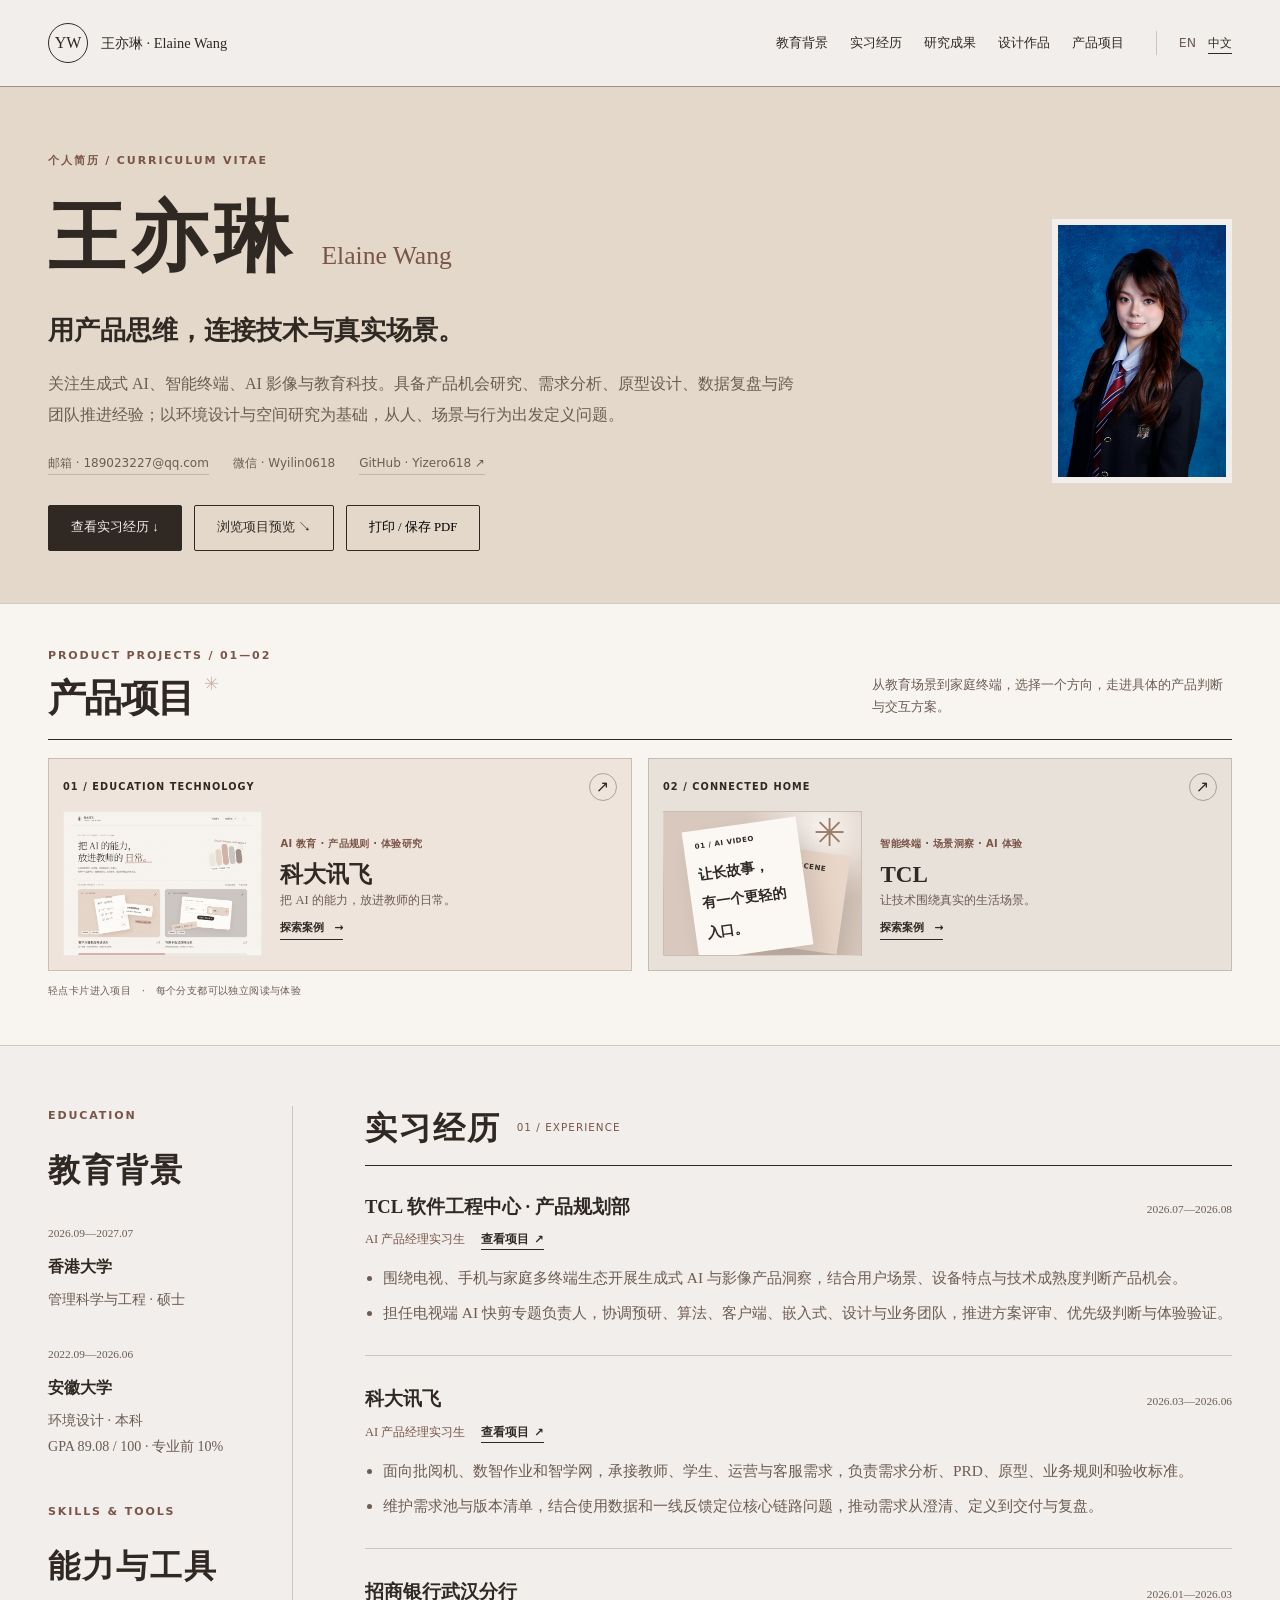
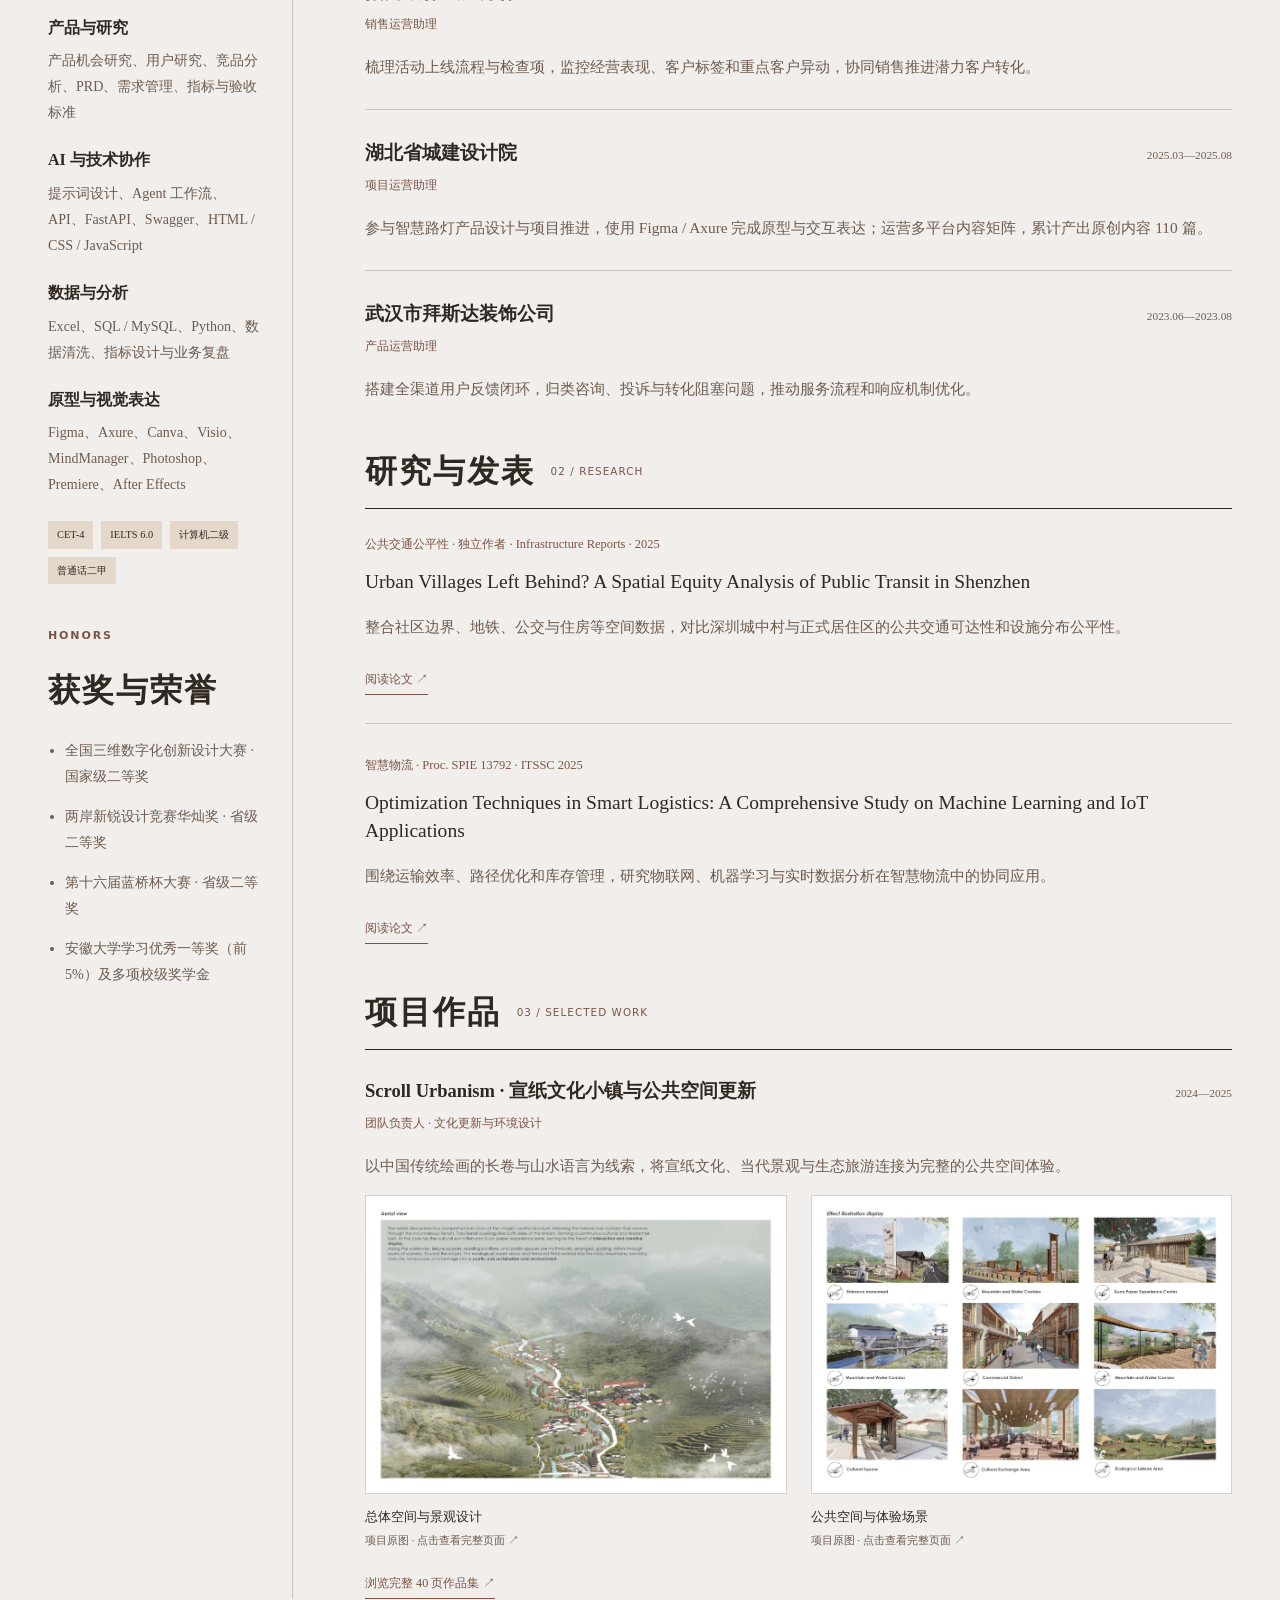
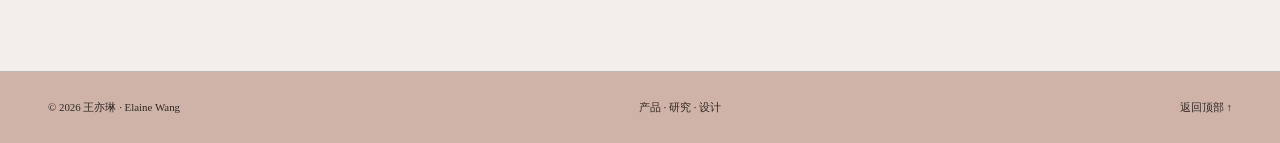
==== CN/index.html @ 1c1d39d9 "Compact product previews and link cases from experience" ====
<!doctype html>
<html lang="zh-CN">
<head>
  <meta charset="utf-8">
  <meta name="viewport" content="width=device-width, initial-scale=1">
  <meta name="theme-color" content="#f1eeeb">
  <meta name="description" content="王亦琳的中文简历：教育背景、AI 产品实习经历、研究发表、项目作品与专业技能。">
  <title>王亦琳 — 中文简历 | AI 产品、研究与设计</title>
  <link rel="canonical" href="https://yizero618.github.io/CN/">
  <link rel="alternate" hreflang="en" href="https://yizero618.github.io/English/">
  <link rel="alternate" hreflang="zh-CN" href="https://yizero618.github.io/CN/">
  <meta property="og:type" content="website">
  <meta property="og:title" content="王亦琳 — 中文简历 | AI 产品、研究与设计">
  <meta property="og:description" content="王亦琳的中文简历：教育背景、AI 产品实习经历、研究发表、项目作品与专业技能。">
  <meta property="og:url" content="https://yizero618.github.io/CN/">
  <meta property="og:image" content="https://yizero618.github.io/assets/pages/page-07.jpg">
  <link rel="icon" type="image/svg+xml" href="/assets/favicon.svg">
  <link rel="stylesheet" href="/assets/personal.css">
  <link rel="stylesheet" href="/assets/product-projects.css">
  <script src="/assets/personal.js" defer></script>
</head>
<body>
<a class="skip-link" href="#main">跳转到正文</a>
  <header class="site-header" id="top">
    <div class="header-inner">
      <a class="brand" href="/CN/" aria-label="王亦琳中文简历首页"><span class="brand-mark">YW</span><span>王亦琳 · Elaine Wang</span></a>
      <nav class="main-nav" aria-label="主导航"><a href="#education">教育背景</a>
<a href="#experience">实习经历</a>
<a href="#research">研究成果</a>
<a href="#projects">设计作品</a><a href="#product-projects">产品项目</a></nav>
      <nav class="language-switch" aria-label="切换语言">
        <a href="/English/" lang="en" hreflang="en">EN</a>
        <a href="/CN/" lang="zh-CN" hreflang="zh-CN" aria-current="page">中文</a>
      </nav>
      <details class="mobile-menu"><summary>目录</summary><nav aria-label="移动端导航"><a href="#education">教育背景</a>
<a href="#experience">实习经历</a>
<a href="#research">研究成果</a>
<a href="#projects">设计作品</a><a href="#product-projects">产品项目</a></nav></details>
    </div>
  </header>
<main id="main">
  <section class="resume-hero" aria-labelledby="resume-title">
    <div class="shell resume-hero-grid">
      <div class="resume-hero-copy">
        <div class="resume-name"><p class="eyebrow">个人简历 / Curriculum Vitae</p><h1 id="resume-title">王亦琳<span class="english-name" lang="en">Elaine Wang</span></h1></div>
        <p class="resume-tagline">用产品思维，连接技术与真实场景。</p>
        <p class="resume-intro">关注生成式 AI、智能终端、AI 影像与教育科技。具备产品机会研究、需求分析、原型设计、数据复盘与跨团队推进经验；以环境设计与空间研究为基础，从人、场景与行为出发定义问题。</p>
        <div class="resume-contact"><a href="mailto:189023227@qq.com">邮箱 · 189023227@qq.com</a><span>微信 · Wyilin0618</span><a href="https://github.com/Yizero618" target="_blank" rel="noopener noreferrer">GitHub · Yizero618 ↗</a></div>
        <div class="hero-actions"><a class="pill-link primary" href="#experience">查看实习经历 ↓</a><a class="pill-link" href="#product-projects">浏览项目预览 ↘</a><button class="pill-link" type="button" data-print-resume>打印 / 保存 PDF</button></div>
      </div>
      <img class="resume-portrait" src="/assets/yilin-portrait.jpg" alt="王亦琳个人照片" fetchpriority="high">
    </div>
  </section>

  <section class="product-projects" id="product-projects" aria-labelledby="product-projects-title">
    <div class="shell">
      <div class="product-projects-head">
        <div><p class="eyebrow">PRODUCT PROJECTS / 01—02</p><h2 id="product-projects-title">产品项目<span class="product-projects-star" aria-hidden="true">✳</span></h2></div>
        <p>从教育场景到家庭终端，选择一个方向，走进具体的产品判断与交互方案。</p>
      </div>
      <div class="product-branches">
        <a class="product-branch branch-iflytek" href="/iflytek/" aria-label="进入科大讯飞产品项目">
          <div class="branch-top"><span>01 / EDUCATION TECHNOLOGY</span><span class="branch-arrow" aria-hidden="true">↗</span></div>
          <div class="branch-visual"><img src="/assets/iflytek-preview.png" alt="科大讯飞产品案例首页预览" loading="lazy"></div>
          <div class="branch-copy"><div><span class="branch-kicker">AI 教育 · 产品规则 · 体验研究</span><h3>科大讯飞</h3><p>把 AI 的能力，放进教师的日常。</p></div><span class="branch-open">探索案例 <span aria-hidden="true">→</span></span></div>
        </a>
        <a class="product-branch branch-tcl" href="/work/" aria-label="进入 TCL 产品项目">
          <div class="branch-top"><span>02 / CONNECTED HOME</span><span class="branch-arrow" aria-hidden="true">↗</span></div>
          <div class="branch-visual branch-tcl-visual" aria-hidden="true"><div class="tcl-note tcl-note-one"><small>01 / AI VIDEO</small><strong>让长故事，<br>有一个更轻的入口。</strong></div><div class="tcl-note tcl-note-two"><small>02 / LIVING SCENE</small><strong>AI 快剪<br>助眠 · K 歌</strong></div><span class="tcl-spark">✳</span></div>
          <div class="branch-copy"><div><span class="branch-kicker">智能终端 · 场景洞察 · AI 体验</span><h3>TCL</h3><p>让技术围绕真实的生活场景。</p></div><span class="branch-open">探索案例 <span aria-hidden="true">→</span></span></div>
        </a>
      </div>
      <p class="product-projects-foot">轻点卡片进入项目　·　每个分支都可以独立阅读与体验</p>
    </div>
  </section>

  <div class="shell resume-layout">
    <aside class="resume-aside" aria-label="教育、技能与荣誉">
      <section id="education" aria-labelledby="education-title">
        <p class="eyebrow">Education</p><h2 id="education-title">教育背景</h2>
        <article class="education-item"><time>2026.09—2027.07</time><h3>香港大学</h3><p>管理科学与工程 · 硕士</p></article>
        <article class="education-item"><time>2022.09—2026.06</time><h3>安徽大学</h3><p>环境设计 · 本科</p><p>GPA 89.08 / 100 · 专业前 10%</p></article>
      </section>
      <section id="skills" aria-labelledby="skills-title">
        <p class="eyebrow">Skills & tools</p><h2 id="skills-title">能力与工具</h2>
        <div class="skill-group"><h3>产品与研究</h3><p>产品机会研究、用户研究、竞品分析、PRD、需求管理、指标与验收标准</p></div>
        <div class="skill-group"><h3>AI 与技术协作</h3><p>提示词设计、Agent 工作流、API、FastAPI、Swagger、HTML / CSS / JavaScript</p></div>
        <div class="skill-group"><h3>数据与分析</h3><p>Excel、SQL / MySQL、Python、数据清洗、指标设计与业务复盘</p></div>
        <div class="skill-group"><h3>原型与视觉表达</h3><p>Figma、Axure、Canva、Visio、MindManager、Photoshop、Premiere、After Effects</p></div>
        <div class="certificate-list" aria-label="语言及资格证书"><span>CET-4</span><span>IELTS 6.0</span><span>计算机二级</span><span>普通话二甲</span></div>
      </section>
      <section aria-labelledby="honors-title">
        <p class="eyebrow">Honors</p><h2 id="honors-title">获奖与荣誉</h2>
        <ul class="honor-list"><li>全国三维数字化创新设计大赛 · 国家级二等奖</li><li>两岸新锐设计竞赛华灿奖 · 省级二等奖</li><li>第十六届蓝桥杯大赛 · 省级二等奖</li><li>安徽大学学习优秀一等奖（前 5%）及多项校级奖学金</li></ul>
      </section>
    </aside>

    <div class="resume-main">
      <section class="resume-section" id="experience" aria-labelledby="experience-title">
        <h2 id="experience-title">实习经历 <span>01 / EXPERIENCE</span></h2>
        <article class="resume-entry">
          <div class="entry-head"><h3>TCL 软件工程中心 · 产品规划部</h3><time>2026.07—2026.08</time></div>
          <div class="resume-role-row"><p class="resume-role">AI 产品经理实习生</p><a class="experience-project-link" href="/work/#/work" aria-label="查看 TCL 产品项目详情">查看项目 <span aria-hidden="true">↗</span></a></div>
          <ul><li>围绕电视、手机与家庭多终端生态开展生成式 AI 与影像产品洞察，结合用户场景、设备特点与技术成熟度判断产品机会。</li><li>担任电视端 AI 快剪专题负责人，协调预研、算法、客户端、嵌入式、设计与业务团队，推进方案评审、优先级判断与体验验证。</li></ul>
        </article>
        <article class="resume-entry">
          <div class="entry-head"><h3>科大讯飞</h3><time>2026.03—2026.06</time></div>
          <div class="resume-role-row"><p class="resume-role">AI 产品经理实习生</p><a class="experience-project-link" href="/iflytek/" aria-label="查看科大讯飞产品项目详情">查看项目 <span aria-hidden="true">↗</span></a></div>
          <ul><li>面向批阅机、数智作业和智学网，承接教师、学生、运营与客服需求，负责需求分析、PRD、原型、业务规则和验收标准。</li><li>维护需求池与版本清单，结合使用数据和一线反馈定位核心链路问题，推动需求从澄清、定义到交付与复盘。</li></ul>
        </article>
        <article class="resume-entry">
          <div class="entry-head"><h3>招商银行武汉分行</h3><time>2026.01—2026.03</time></div>
          <p class="resume-role">销售运营助理</p>
          <p>梳理活动上线流程与检查项，监控经营表现、客户标签和重点客户异动，协同销售推进潜力客户转化。</p>
        </article>
        <article class="resume-entry">
          <div class="entry-head"><h3>湖北省城建设计院</h3><time>2025.03—2025.08</time></div>
          <p class="resume-role">项目运营助理</p>
          <p>参与智慧路灯产品设计与项目推进，使用 Figma / Axure 完成原型与交互表达；运营多平台内容矩阵，累计产出原创内容 110 篇。</p>
        </article>
        <article class="resume-entry">
          <div class="entry-head"><h3>武汉市拜斯达装饰公司</h3><time>2023.06—2023.08</time></div>
          <p class="resume-role">产品运营助理</p>
          <p>搭建全渠道用户反馈闭环，归类咨询、投诉与转化阻塞问题，推动服务流程和响应机制优化。</p>
        </article>
      </section>

      <section class="resume-section" id="research" aria-labelledby="research-title">
        <h2 id="research-title">研究与发表 <span>02 / RESEARCH</span></h2>
        <article class="resume-entry">
          <p class="resume-role">公共交通公平性 · 独立作者 · Infrastructure Reports · 2025</p>
          <h3 class="publication-title" lang="en">Urban Villages Left Behind? A Spatial Equity Analysis of Public Transit in Shenzhen</h3>
          <p>整合社区边界、地铁、公交与住房等空间数据，对比深圳城中村与正式居住区的公共交通可达性和设施分布公平性。</p>
          <a class="project-link" href="https://doi.org/10.63808/ir.v1i3.201" target="_blank" rel="noopener noreferrer">阅读论文 ↗</a>
        </article>
        <article class="resume-entry">
          <p class="resume-role">智慧物流 · Proc. SPIE 13792 · ITSSC 2025</p>
          <h3 class="publication-title" lang="en">Optimization Techniques in Smart Logistics: A Comprehensive Study on Machine Learning and IoT Applications</h3>
          <p>围绕运输效率、路径优化和库存管理，研究物联网、机器学习与实时数据分析在智慧物流中的协同应用。</p>
          <a class="project-link" href="https://doi.org/10.1117/12.3090136" target="_blank" rel="noopener noreferrer">阅读论文 ↗</a>
        </article>
      </section>

      <section class="resume-section" id="projects" aria-labelledby="projects-title">
        <h2 id="projects-title">项目作品 <span>03 / SELECTED WORK</span></h2>
        <article class="resume-entry">
          <div class="entry-head"><h3>Scroll Urbanism · 宣纸文化小镇与公共空间更新</h3><time>2024—2025</time></div>
          <p class="resume-role">团队负责人 · 文化更新与环境设计</p>
          <p>以中国传统绘画的长卷与山水语言为线索，将宣纸文化、当代景观与生态旅游连接为完整的公共空间体验。</p>
        </article>
        <div class="resume-gallery">
          <figure><a href="/portfolio.html#page-07" aria-label="查看 Scroll Urbanism 项目鸟瞰原图"><img src="/assets/pages/page-07.jpg" width="1853" height="1310" alt="Scroll Urbanism 项目原始鸟瞰图" loading="lazy"></a><figcaption>总体空间与景观设计<span>项目原图 · 点击查看完整页面 ↗</span></figcaption></figure>
          <figure><a href="/portfolio.html#page-09" aria-label="查看 Scroll Urbanism 公共空间项目原图"><img src="/assets/scroll-space.jpg" width="1853" height="1310" alt="Scroll Urbanism 项目公共空间原始效果图" loading="lazy"></a><figcaption>公共空间与体验场景<span>项目原图 · 点击查看完整页面 ↗</span></figcaption></figure>
        </div>
        <a class="project-link" href="/portfolio.html">浏览完整 40 页作品集 ↗</a>
      </section>
    </div>
  </div>
</main>
<footer class="resume-footer"><div class="shell site-footer"><span>© 2026 王亦琳 · Elaine Wang</span><span>产品 · 研究 · 设计</span><a href="#top">返回顶部 ↑</a></div></footer>

</body>
</html>
---- assets/personal.css ----
:root {
  color-scheme: light;
  --cinna: #cfb3a9;
  --froth: #f1eeeb;
  --creme: #cdc6c3;
  --latte: #a09086;
  --chai: #e4d8cb;
  --ink: #302923;
  --muted: #6c5c52;
  --accent: #795548;
  --line: rgba(70, 51, 40, .22);
  --max: 1240px;
  --serif: Georgia, "Noto Serif SC", "Songti SC", STSong, SimSun, serif;
  --sans: Inter, "PingFang SC", "Microsoft YaHei", system-ui, sans-serif;
}
* { box-sizing: border-box; }
html { scroll-behavior: smooth; scroll-padding-top: 104px; }
body { margin: 0; color: var(--ink); background: var(--froth); font: 16px/1.75 var(--sans); -webkit-font-smoothing: antialiased; }
img { display: block; max-width: 100%; }
a { color: inherit; text-decoration: none; }
button, summary { font: inherit; }
button { cursor: pointer; }
::selection { background: var(--cinna); color: var(--ink); }
:focus-visible { outline: 2px solid var(--accent); outline-offset: 5px; }
.shell, .header-inner { width: min(calc(100% - 96px), var(--max)); margin-inline: auto; }
.skip-link { position: fixed; left: 12px; top: 12px; z-index: 100; padding: 8px 16px; background: var(--ink); color: var(--froth); transform: translateY(-160%); }
.skip-link:focus { transform: none; }
.site-header { position: sticky; top: 0; z-index: 50; background: rgba(241,238,235,.96); border-bottom: 1px solid var(--latte); }
.header-inner { min-height: 86px; display: flex; align-items: center; gap: 32px; }
.brand { display: inline-flex; align-items: center; gap: 13px; margin-right: auto; font-size: .9rem; white-space: nowrap; }
.brand-mark { width: 40px; height: 40px; display: grid; place-items: center; border: 1px solid var(--ink); border-radius: 50%; font-family: var(--serif); font-size: 1rem; }
.main-nav { display: flex; align-items: center; gap: 22px; font-size: .79rem; }
.main-nav a:hover, .mobile-menu a:hover { color: var(--accent); text-decoration: underline; text-underline-offset: 5px; }
.language-switch { display: flex; gap: 12px; padding-left: 22px; border-left: 1px solid var(--line); font-size: .78rem; white-space: nowrap; }
.language-switch a { color: var(--muted); }
.language-switch a[aria-current="page"] { color: var(--ink); text-decoration: underline; text-underline-offset: 6px; }
.mobile-menu { display: none; }
.eyebrow, .project-meta { margin: 0 0 22px; color: var(--accent); font-size: .69rem; font-weight: 600; letter-spacing: .17em; text-transform: uppercase; }
.title-line { display: block; }
.hero { padding: 78px 0 42px; }
.hero-grid { display: grid; grid-template-columns: .82fr 1.18fr; gap: 70px; align-items: center; }
.hero h1 { margin: 0; font: 500 clamp(4.8rem, 8vw, 7.4rem)/.99 var(--serif); letter-spacing: -.065em; }
.hero h1 em { color: var(--accent); font-style: normal; }
.hero-copy { max-width: 470px; margin: 28px 0 0; color: var(--muted); font-size: 1rem; line-height: 1.95; }
.hero-actions { display: flex; flex-wrap: wrap; gap: 12px; margin-top: 30px; }
.pill-link { min-height: 46px; padding: 10px 22px; display: inline-flex; align-items: center; justify-content: center; border: 1px solid var(--ink); background: transparent; border-radius: 2px; font-size: .8rem; transition: background .2s, color .2s; }
.pill-link.primary { background: var(--ink); color: var(--froth); }
.pill-link:hover { background: var(--chai); color: var(--ink); }
.featured-work { margin: 0; min-width: 0; }
.image-label { display: flex; justify-content: space-between; gap: 16px; padding: 0 0 13px; color: var(--muted); font-size: .64rem; letter-spacing: .13em; text-transform: uppercase; }
.featured-work > a { display: block; background: white; border: 1px solid var(--line); }
.featured-work img { width: 100%; height: auto; }
.featured-work figcaption { display: flex; justify-content: space-between; align-items: center; gap: 20px; margin-top: 19px; }
.featured-work figcaption strong { display: block; font: 500 1.55rem/1.25 var(--serif); }
.featured-work figcaption span { color: var(--muted); font-size: .73rem; }
.image-link { font-size: .75rem; white-space: nowrap; border-bottom: 1px solid var(--ink); }
.hero-foot { display: flex; justify-content: space-between; gap: 24px; margin-top: 70px; padding-top: 20px; border-top: 1px solid var(--line); color: var(--muted); font-size: .68rem; letter-spacing: .1em; text-transform: uppercase; }
.about, .projects, .experience, .notes, .life { padding: 96px 0; }
.about { background: var(--chai); }
.about-grid { display: grid; grid-template-columns: .72fr 1.28fr; gap: 100px; align-items: center; }
.portrait-frame { position: relative; width: 100%; max-width: 380px; }
.portrait-frame img { width: 100%; height: auto; }
.portrait-tag { display: none; }
.about-copy h2 { margin: 0; font: 500 clamp(2.8rem, 4.2vw, 4.2rem)/1.12 var(--serif); letter-spacing: -.045em; }
.about-copy > p { margin: 26px 0 0; color: var(--muted); font-size: .98rem; line-height: 1.95; }
.beliefs { margin-top: 34px; border-top: 1px solid var(--line); }
.belief { display: grid; grid-template-columns: 26px 137px 1fr; gap: 18px; padding: 17px 0; border-bottom: 1px solid var(--line); align-items: baseline; }
.belief span { color: var(--accent); font-size: .66rem; }
.belief strong { font-size: .8rem; font-weight: 600; }
.belief p { margin: 0; color: var(--muted); font-size: .79rem; }
.section-head { display: grid; grid-template-columns: 1fr 1fr; gap: 96px; align-items: end; margin-bottom: 48px; }
.section-head h2 { margin: 0; font: 500 clamp(2.5rem, 4.3vw, 4rem)/1.12 var(--serif); letter-spacing: -.045em; }
.section-intro { margin: 0; color: var(--muted); font-size: .98rem; line-height: 1.9; }
.project-list { display: grid; gap: 30px; }
.project { display: grid; grid-template-columns: 1fr 1fr; border: 1px solid var(--line); }
.project-media { position: relative; min-width: 0; }
.project-body { padding: 42px; }
.project-meta { margin-bottom: 16px; font-size: .64rem; }
.project h3 { margin: 0; font: 500 clamp(2rem, 3.2vw, 3.2rem)/1.1 var(--serif); letter-spacing: -.04em; }
.project-lead { margin: 24px 0 0; color: var(--muted); font-size: .9rem; }
.project-story { display: grid; grid-template-columns: 72px 1fr; gap: 18px; margin-top: 24px; padding-top: 22px; border-top: 1px solid var(--line); }
.project-story strong { font-size: .7rem; font-weight: 600; }
.project-story p { margin: 0; color: var(--muted); font-size: .8rem; }
.ai-cover { min-height: 440px; padding: 34px; display: flex; flex-direction: column; background: var(--cinna); color: var(--ink); }
.project:nth-child(even) .ai-cover { background: var(--creme); }
.cover-kicker { padding-right: 70px; font-size: .65rem; letter-spacing: .11em; text-transform: uppercase; }
.cover-question { margin: auto 0; padding: 40px 0; font: 500 clamp(1.9rem, 3vw, 3rem)/1.17 var(--serif); letter-spacing: -.035em; }
.ai-flow { display: grid; grid-template-columns: repeat(4, 1fr); gap: 10px; }
.ai-flow span { padding-top: 12px; border-top: 1px solid var(--line); font-size: .7rem; }
.project-index { position: absolute; top: 34px; right: 30px; font-size: .61rem; letter-spacing: .1em; }
.project-pair { display: grid; grid-template-columns: 1fr 1fr; gap: 30px; }
.mini-project { border: 1px solid var(--line); background: var(--froth); }
.mini-project img { width: 100%; height: auto; border-bottom: 1px solid var(--line); }
.mini-project-body { padding: 30px; }
.mini-project h3 { margin: 0; font: 500 2rem/1.2 var(--serif); letter-spacing: -.03em; }
.mini-project-body > p:not(.project-meta) { color: var(--muted); font-size: .9rem; }
.project-link { display: inline-block; margin-top: 12px; padding-bottom: 3px; border-bottom: 1px solid var(--accent); color: var(--accent); font-size: .77rem; }
.case-links { display: flex; flex-wrap: wrap; gap: 10px; margin-top: 28px; }
.case-links a { padding: 8px 12px; border: 1px solid var(--line); border-radius: 20px; font-size: .72rem; }
.case-links a:hover { background: var(--chai); }
.experience { padding-top: 40px; }
.timeline { border-top: 1px solid var(--line); }
.timeline-row { display: grid; grid-template-columns: 130px 1fr 1.1fr; gap: 40px; padding: 28px 0; border-bottom: 1px solid var(--line); align-items: baseline; }
.timeline-row time { color: var(--muted); font-size: .72rem; }
.timeline-row h3 { margin: 0; font: 500 1.4rem/1.4 var(--serif); }
.timeline-row h3 span { display: block; margin-top: 6px; color: var(--accent); font: 500 .74rem/1.6 var(--sans); }
.timeline-row p { margin: 0; color: var(--muted); font-size: .85rem; }
.notes { background: var(--creme); }
.note-grid { display: grid; grid-template-columns: repeat(3, 1fr); gap: 30px; }
.note-card { display: flex; flex-direction: column; padding-top: 22px; border-top: 1px solid var(--ink); }
.note-no { color: var(--accent); font-size: .65rem; letter-spacing: .12em; }
.note-card h3 { margin: 30px 0 24px; font: 500 2rem/1.2 var(--serif); letter-spacing: -.03em; }
.note-card p { margin: auto 0 0; font-size: .85rem; color: var(--muted); }
.notes .eyebrow, .notes .note-no, .notes .section-intro, .notes .note-card p { color: var(--ink); }
.life-grid { display: grid; grid-template-columns: 1fr 1fr; gap: 96px; }
.life-quote { margin: 0; font: 500 clamp(2.8rem, 4.5vw, 4.3rem)/1.13 var(--serif); letter-spacing: -.045em; }
.life-quote em { color: var(--accent); font-style: normal; }
.life-copy > p { margin: 0; color: var(--muted); font-size: .98rem; line-height: 1.95; }
.life-list { margin-top: 30px; border-top: 1px solid var(--line); }
.life-item { display: grid; grid-template-columns: 80px 1fr; gap: 20px; padding: 15px 0; border-bottom: 1px solid var(--line); }
.life-item span { color: var(--muted); font-size: .74rem; }
.life-item strong { font-size: .83rem; font-weight: 500; }
.contact { padding: 78px 0 28px; background: var(--cinna); }
.contact-line { display: grid; grid-template-columns: 1.1fr .9fr; gap: 80px; align-items: end; padding-bottom: 64px; }
.contact h2 { margin: 0; font: 500 clamp(2.8rem, 5vw, 5rem)/1.06 var(--serif); letter-spacing: -.045em; }
.contact-copy p { margin: 0 0 24px; font-size: .9rem; }
.contact-links { display: flex; flex-direction: column; align-items: flex-start; gap: 8px; font-size: .82rem; }
.contact-links a { border-bottom: 1px solid var(--line); overflow-wrap: anywhere; }
.site-footer { display: flex; justify-content: space-between; gap: 20px; padding-top: 22px; border-top: 1px solid var(--line); color: var(--muted); font-size: .68rem; }

/* Chinese resume */
.resume-hero { padding: 64px 0 52px; background: var(--chai); }
.resume-hero-grid { display: grid; grid-template-columns: 1fr 180px; align-items: center; gap: 60px; }
.resume-hero h1 { margin: 0; font: 500 clamp(3.2rem, 6vw, 5.4rem)/1.2 var(--serif); letter-spacing: .08em; }
.resume-hero .english-name { margin-left: 24px; color: var(--accent); font: 400 1.6rem/1.3 var(--serif); letter-spacing: 0; white-space: nowrap; }
.resume-tagline { margin: 22px 0 14px; font: 500 clamp(1.2rem, 2vw, 1.7rem)/1.8 var(--serif); }
.resume-intro { max-width: 760px; margin: 0; color: var(--muted); font-size: .9rem; line-height: 1.95; }
.resume-portrait { width: 180px; height: auto; border: 6px solid var(--froth); }
.resume-contact { display: flex; flex-wrap: wrap; gap: 8px 24px; margin-top: 22px; font-size: .75rem; color: var(--muted); }
.resume-contact a { border-bottom: 1px solid var(--line); overflow-wrap: anywhere; }
.resume-layout { display: grid; grid-template-columns: 245px minmax(0,1fr); gap: 72px; padding-top: 60px; padding-bottom: 72px; }
.resume-aside { border-right: 1px solid var(--line); padding-right: 32px; }
.resume-aside section + section { margin-top: 42px; }
.resume-section + .resume-section { margin-top: 46px; }
.resume-section h2, .resume-aside h2 { margin: 0 0 24px; font: 500 1.5rem/1.4 var(--serif); letter-spacing: .06em; }
.resume-section h2 { display: flex; align-items: center; gap: 16px; padding-bottom: 14px; border-bottom: 1px solid var(--ink); }
.resume-section h2 span { color: var(--accent); font: 500 .65rem/1.5 var(--sans); letter-spacing: .1em; }
.education-item + .education-item { margin-top: 26px; }
.education-item time, .resume-entry time { font-size: .71rem; color: var(--muted); white-space: nowrap; }
.education-item h3 { margin: 5px 0; font-size: .95rem; font-weight: 600; }
.education-item p { margin: 0; font-size: .8rem; color: var(--muted); }
.skill-group + .skill-group { margin-top: 20px; }
.skill-group h3 { margin: 0 0 5px; font-size: .81rem; font-weight: 600; }
.skill-group p { margin: 0; color: var(--muted); font-size: .76rem; }
.honor-list { padding-left: 17px; margin: 0; color: var(--muted); font-size: .77rem; }
.honor-list li + li { margin-top: 14px; }
.certificate-list { display: flex; flex-wrap: wrap; gap: 8px; margin-top: 24px; }
.certificate-list span { background: var(--chai); padding: 4px 9px; font-size: .65rem; }
.resume-entry + .resume-entry { margin-top: 28px; padding-top: 26px; border-top: 1px solid var(--line); }
.entry-head { display: flex; justify-content: space-between; align-items: baseline; gap: 20px; }
.resume-entry h3 { margin: 0; font-size: 1.03rem; font-weight: 600; }
.resume-role { margin: 4px 0 12px; color: var(--accent); font-size: .78rem; }
.resume-entry p:not(.resume-role), .resume-entry li { color: var(--muted); font-size: .85rem; line-height: 1.9; }
.resume-entry ul { padding-left: 18px; margin: 8px 0 0; }
.resume-entry li + li { margin-top: 6px; }
.publication-title { font: 500 1.22rem/1.45 var(--serif) !important; }
.resume-gallery { display: grid; grid-template-columns: 1fr 1fr; gap: 24px; }
.resume-gallery figure { margin: 0; }
.resume-gallery img { width: 100%; height: auto; border: 1px solid var(--line); background: white; }
.resume-gallery figcaption { margin-top: 12px; font-size: .8rem; }
.resume-gallery figcaption span { display: block; color: var(--muted); font-size: .7rem; }
.resume-section > .project-link { margin-top: 22px; }
.resume-footer { background: var(--cinna); padding: 26px 0; }
.resume-footer .site-footer { padding-top: 0; border: 0; }
.contact .site-footer, .resume-footer .site-footer { color: var(--ink); }

@media (min-width: 1440px) { .hero { padding-top: 98px; } .hero-foot { margin-top: 86px; } }
@media (max-width: 1100px) {
  .shell, .header-inner { width: calc(100% - 64px); }
  .header-inner { gap: 20px; }
  .main-nav { gap: 14px; }
  .brand span:last-child { display: none; }
  .hero-grid { gap: 38px; }
  .about-grid, .section-head, .life-grid { gap: 56px; }
  .belief { grid-template-columns: 22px 1fr; gap: 8px 16px; }
  .belief p { grid-column: 2; }
  .project-body { padding: 30px; }
  .timeline-row { gap: 26px; }
  .resume-layout { grid-template-columns: 220px minmax(0,1fr); gap: 42px; }
  .entry-head { flex-wrap: wrap; gap: 3px 20px; }
}
@media (max-width: 800px) {
  .header-inner { min-height: 72px; }
  .brand span:last-child { display: inline; }
  .main-nav { display: none; }
  .mobile-menu { display: block; position: relative; order: 3; }
  .mobile-menu summary { cursor: pointer; list-style: none; font-size: .78rem; }
  .mobile-menu summary::-webkit-details-marker { display: none; }
  .mobile-menu nav { position: absolute; right: 0; top: 38px; min-width: 190px; padding: 16px; background: var(--froth); border: 1px solid var(--line); box-shadow: 0 12px 24px #30292312; }
  .mobile-menu a { display: block; padding: 8px; font-size: .85rem; }
  .language-switch { padding-left: 0; border: 0; }
  .hero-grid { grid-template-columns: 1fr; gap: 48px; }
  .hero { padding-top: 52px; }
  .hero h1 .title-line { display: inline; }
  .hero h1 { font-size: clamp(4.2rem, 12vw, 6.5rem); }
  .hero-copy { max-width: 580px; }
  .featured-work { max-width: 660px; }
  .hero-foot { margin-top: 40px; }
  .about, .projects, .experience, .notes, .life { padding: 68px 0; }
  .about-grid { grid-template-columns: .6fr 1fr; gap: 32px; align-items: start; }
  .about-copy h2 { font-size: 2.4rem; }
  .section-head { grid-template-columns: 1fr; gap: 24px; }
  .project { grid-template-columns: 1fr; }
  .ai-cover { min-height: 340px; }
  .cover-question { font-size: 2.8rem; }
  .timeline-row { grid-template-columns: 110px 1fr; gap: 10px 24px; }
  .timeline-row p { grid-column: 2; }
  .note-grid { gap: 22px; }
  .note-card h3 { font-size: 1.65rem; }
  .life-grid { grid-template-columns: 1fr; gap: 30px; }
  .contact-line { grid-template-columns: 1fr; gap: 30px; }
  .contact-copy { max-width: 500px; }
  .resume-hero-grid { grid-template-columns: 1fr 130px; gap: 30px; }
  .resume-portrait { width: 130px; }
  .resume-hero .english-name { display: block; margin: 12px 0 0; font-size: 1.35rem; }
  .resume-layout { grid-template-columns: 1fr; gap: 48px; }
  .resume-aside { border-right: 0; padding-right: 0; display: grid; grid-template-columns: 1fr 1fr; gap: 30px; }
  .resume-aside section + section { margin-top: 0; }
  .resume-aside section:last-child { grid-column: 1 / -1; }
  .honor-list { columns: 2; column-gap: 40px; }
  .honor-list li { break-inside: avoid; }
}
@media (max-width: 540px) {
  .shell, .header-inner { width: calc(100% - 40px); }
  .header-inner { gap: 18px; }
  .brand span:last-child { display: none; }
  .hero { padding-top: 40px; }
  .hero h1 { font-size: 4.25rem; }
  .hero h1 .title-line { display: block; }
  .hero-copy { font-size: .93rem; }
  .hero-foot { display: grid; gap: 8px; font-size: .6rem; }
  .featured-work figcaption { align-items: start; }
  .featured-work figcaption strong { font-size: 1.3rem; }
  .featured-work figcaption span { font-size: .66rem; }
  .image-link { font-size: .65rem; }
  .about-grid, .project-pair, .note-grid { grid-template-columns: 1fr; }
  .portrait-frame { width: 64%; max-width: 240px; }
  .about-copy h2 { font-size: 2.65rem; }
  .project-body { padding: 28px 24px; }
  .ai-cover { padding: 26px 24px; }
  .project-index { top: 28px; right: 24px; }
  .cover-question { font-size: clamp(1.7rem, 7.3vw, 2.5rem); }
  .ai-flow { gap: 6px; }
  .ai-flow span { font-size: .63rem; }
  .project-story { grid-template-columns: 1fr; gap: 8px; }
  .mini-project-body { padding: 24px; }
  .timeline-row { grid-template-columns: 1fr; gap: 10px; }
  .timeline-row p { grid-column: auto; }
  .note-grid { gap: 36px; }
  .note-card h3 { margin: 20px 0; font-size: 2rem; }
  .life-quote { font-size: 2.8rem; }
  .contact { padding-top: 60px; }
  .contact h2 { font-size: 2.8rem; }
  .site-footer { flex-direction: column; gap: 10px; }
  .resume-hero { padding: 38px 0; }
  .resume-hero-grid { grid-template-columns: minmax(0,1fr) 84px; gap: 20px; align-items: start; }
  .resume-portrait { width: 84px; border-width: 3px; grid-column: 2; grid-row: 1; }
  .resume-hero h1 { font-size: 2.9rem; }
  .resume-hero .eyebrow { font-size: .6rem; }
  .resume-hero .english-name { font-size: 1.1rem; }
  .resume-tagline { font-size: 1.15rem; }
  .resume-hero-copy { display: contents; }
  .resume-hero-copy > :not(.resume-name) { grid-column: 1 / -1; }
  .resume-tagline { margin: 0; }
  .resume-contact { margin-top: 0; }
  .resume-hero .hero-actions { margin-top: 0; }
  .resume-layout { padding-top: 38px; }
  .resume-aside { grid-template-columns: 1fr; }
  .resume-aside section:last-child { grid-column: auto; }
  .honor-list { columns: 1; }
  .resume-gallery { grid-template-columns: 1fr; }
}
@media (prefers-reduced-motion: reduce) {
  html { scroll-behavior: auto; }
  *, *::before, *::after { transition: none !important; }
}
@media print {
  @page { size: A4; margin: 14mm; }
  body { background: white; font-size: 10pt; }
  .site-header, .skip-link, .hero-actions, .resume-footer, .resume-gallery, .resume-section > .project-link { display: none !important; }
  .shell { width: 100%; }
  .resume-hero { padding: 0 0 20px; background: white; border-bottom: 1px solid var(--line); }
  .resume-hero-grid { display: grid; grid-template-columns: 1fr 85px; gap: 22px; }
  .resume-hero-copy { display: block; }
  .resume-hero h1 { font-size: 28pt; }
  .resume-hero .english-name { display: inline; margin-left: 15px; font-size: 15pt; }
  .resume-hero .eyebrow { margin-bottom: 8px; }
  .resume-portrait { width: 85px; }
  .resume-tagline { margin: 10px 0; font-size: 12pt; }
  .resume-intro { font-size: 9pt; }
  .resume-contact { margin-top: 10px; }
  .resume-layout { display: block; padding: 22px 0 0; }
  .resume-aside { display: grid; grid-template-columns: 1fr 1fr; gap: 22px; border: 0; padding: 0; margin-bottom: 26px; }
  .resume-aside section:last-child { grid-column: 1 / -1; }
  .resume-aside section + section { margin-top: 0; }
  .honor-list { columns: 2; }
  .resume-section h2, .resume-aside h2 { font-size: 14pt; margin-bottom: 12px; }
  .resume-entry { break-inside: avoid; }
  .resume-entry + .resume-entry { margin-top: 14px; padding-top: 12px; }
  .resume-section + .resume-section { margin-top: 24px; }
  .resume-entry p:not(.resume-role), .resume-entry li { font-size: 9pt; }
}
---- assets/product-projects.css ----
/* Chinese portfolio: type hierarchy and the two product branches. */
html[lang="zh-CN"] { --serif: "Songti SC", "Noto Serif CJK SC", STSong, SimSun, Georgia, serif; }
html[lang="zh-CN"] body { font-family: var(--serif); font-size: 16px; line-height: 1.85; }
html[lang="zh-CN"] .eyebrow,
html[lang="zh-CN"] .main-nav,
html[lang="zh-CN"] .language-switch,
html[lang="zh-CN"] .resume-contact { font-family: var(--sans); }
html[lang="zh-CN"] .resume-hero h1 { font-weight: 650; }
html[lang="zh-CN"] .resume-tagline { font-size: clamp(1.32rem, 2vw, 1.75rem); font-weight: 600; }
html[lang="zh-CN"] .resume-intro { font-size: 1rem; line-height: 1.95; }
html[lang="zh-CN"] .resume-section h2,
html[lang="zh-CN"] .resume-aside h2 { font-size: clamp(1.62rem, 2.5vw, 2rem); font-weight: 650; }
html[lang="zh-CN"] .resume-entry h3 { font-size: 1.16rem; font-weight: 650; }
html[lang="zh-CN"] .resume-entry p:not(.resume-role),
html[lang="zh-CN"] .resume-entry li { font-size: .96rem; line-height: 1.9; }
html[lang="zh-CN"] .education-item h3,
html[lang="zh-CN"] .skill-group h3 { font-size: 1rem; font-weight: 650; }
html[lang="zh-CN"] .education-item p,
html[lang="zh-CN"] .skill-group p,
html[lang="zh-CN"] .honor-list { font-size: .88rem; }
html[lang="en"] .resume-tagline { font-size: clamp(1.32rem, 2vw, 1.75rem); font-weight: 600; }
html[lang="en"] .resume-intro { font-size: 1rem; line-height: 1.95; }
html[lang="en"] .resume-section h2,
html[lang="en"] .resume-aside h2 { font-size: clamp(1.62rem, 2.5vw, 2rem); font-weight: 650; }
html[lang="en"] .resume-entry h3 { font-size: 1.16rem; font-weight: 650; }
html[lang="en"] .resume-entry p:not(.resume-role),
html[lang="en"] .resume-entry li { font-size: .96rem; line-height: 1.9; }
html[lang="en"] .education-item h3,
html[lang="en"] .skill-group h3 { font-size: 1rem; font-weight: 650; }
html[lang="en"] .education-item p,
html[lang="en"] .skill-group p,
html[lang="en"] .honor-list { font-size: .88rem; }
.product-projects { padding: 42px 0 46px; background: #f8f5f1; border-block: 1px solid var(--line); scroll-margin-top: 86px; }
.product-projects-head { display: flex; justify-content: space-between; align-items: end; gap: 40px; padding-bottom: 18px; border-bottom: 1px solid var(--ink); }
.product-projects-head .eyebrow { margin-bottom: 8px; }
.product-projects-head h2 { margin: 0; font: 650 clamp(1.9rem, 3vw, 2.8rem)/1.2 var(--serif); letter-spacing: -.04em; }
.product-projects-star { display: inline-block; margin-left: 10px; color: var(--cinna); font: 400 .48em/1 var(--sans); vertical-align: top; transition: transform .7s ease; }
.product-projects:hover .product-projects-star { transform: rotate(75deg); }
.product-projects-head > p { max-width: 360px; margin: 0 0 3px; color: var(--muted); font-size: .83rem; line-height: 1.65; }
.product-branches { display: grid; grid-template-columns: repeat(2,minmax(0,1fr)); gap: 16px; padding-top: 18px; }
.product-branch { min-width: 0; display: grid; grid-template-columns: minmax(0, 36%) minmax(0, 1fr); grid-template-rows: auto 1fr; padding: 14px; border: 1px solid var(--line); background: #f0e9e2; overflow: hidden; transition: transform .35s ease,box-shadow .35s ease,border-color .35s ease; }
.product-branch:hover { transform: translateY(-7px); border-color: var(--accent); box-shadow: 0 25px 45px -35px rgba(48,41,35,.55); }
.product-branch:focus-visible { outline-offset: 5px; }
.branch-iflytek { background: #efe4dc; }
.branch-tcl { background: #e8e1da; }
.branch-top { grid-column: 1 / -1; display: flex; align-items: center; justify-content: space-between; gap: 12px; margin-bottom: 10px; font: 600 .61rem/1.4 var(--sans); letter-spacing: .11em; }
.branch-arrow { width: 28px; height: 28px; display: grid; place-items: center; border: 1px solid rgba(48,41,35,.35); border-radius: 50%; font-size: 1rem; font-weight: 400; transition: transform .35s ease,background .35s ease,color .35s ease; }
.product-branch:hover .branch-arrow { transform: rotate(45deg); background: var(--ink); color: #fff; }
.branch-visual { height: 145px; overflow: hidden; display: grid; place-items: center; background: #faf7f3; border: 1px solid rgba(48,41,35,.07); }
.branch-visual img { width: 100%; height: 100%; object-fit: cover; object-position: top center; transition: transform .65s ease; }
.product-branch:hover .branch-visual img { transform: scale(1.065); }
.branch-tcl-visual { position: relative; background: radial-gradient(circle at 80% 12%,#f8f4ef,transparent 38%),#d8c8bd; }
.tcl-note { position: absolute; width: 58%; min-height: 84px; padding: 11px; background: #fbf8f3; box-shadow: 10px 16px 25px #48352825; transition: transform .55s ease; }
.tcl-note small { display: block; margin-bottom: 8px; font: 600 .44rem/1.4 var(--sans); letter-spacing: .08em; }
.tcl-note strong { font: 650 clamp(.72rem,1.1vw,.96rem)/1.3 var(--serif); }
.tcl-note-one { z-index: 2; left: 13%; top: 12px; transform: rotate(-8deg); }
.tcl-note-two { right: 9%; bottom: 8px; transform: rotate(8deg); background: #e8d6c9; }
.product-branch:hover .tcl-note-one { transform: rotate(-4deg) translate(-6px,-7px); }
.product-branch:hover .tcl-note-two { transform: rotate(4deg) translate(7px,-6px); }
.tcl-spark { position: absolute; right: 8%; top: 2px; color: #9e7c6b; font: 2.4rem/1 var(--sans); }
.branch-copy { min-width: 0; display: flex; flex-direction: column; align-items: flex-start; justify-content: center; padding: 2px 2px 2px 18px; }
.branch-kicker { color: var(--accent); font: 600 .62rem/1.5 var(--sans); letter-spacing: .03em; }
.branch-copy h3 { margin: 4px 0 2px; font: 650 clamp(1.35rem,1.8vw,1.75rem)/1.25 var(--serif); }
.branch-copy p { margin: 0; color: var(--muted); font-size: .78rem; line-height: 1.55; }
.branch-open { flex: none; margin-top: 10px; padding-bottom: 2px; border-bottom: 1px solid var(--ink); font: 600 .68rem/1.5 var(--sans); white-space: nowrap; }
.branch-open span { display: inline-block; margin-left: 6px; transition: transform .3s ease; }
.product-branch:hover .branch-open span { transform: translateX(4px); }
.product-projects-foot { margin: 12px 0 0; color: var(--muted); font: .63rem/1.6 var(--sans); letter-spacing: .04em; }
.resume-role-row { display: flex; flex-wrap: wrap; align-items: baseline; gap: 4px 16px; margin: 4px 0 12px; }
.resume-role-row .resume-role { margin: 0; }
.experience-project-link { display: inline-flex; align-items: center; gap: 5px; padding: 1px 0; border-bottom: 1px solid currentColor; color: var(--ink); font: 600 .72rem/1.5 var(--sans); white-space: nowrap; transition: color .2s ease; }
.experience-project-link:hover { color: var(--accent); }
.experience-project-link:focus-visible { outline: 2px solid var(--accent); outline-offset: 4px; }
@media (max-width: 800px) { .product-projects { padding: 36px 0 40px; } .product-branches { grid-template-columns: 1fr; } .branch-visual { height: 150px; } }
@media (max-width: 600px) { .product-projects-head { display: block; } .product-projects-head > p { margin-top: 10px; } .branch-visual { height: 120px; } .branch-copy { padding-left: 12px; } .branch-copy p { display: none; } }
@media (max-width: 360px) { .branch-kicker { font-size: .56rem; } .branch-copy h3 { font-size: 1.25rem; } }
@media (prefers-reduced-motion: reduce) { .product-branch,.branch-arrow,.branch-visual img,.tcl-note,.branch-open span,.product-projects-star { transition: none; } }
@media print { .product-projects { display: none !important; } .resume-section h2,.resume-aside h2 { font-size: 14pt !important; } .resume-entry p:not(.resume-role),.resume-entry li { font-size: 9pt !important; } }
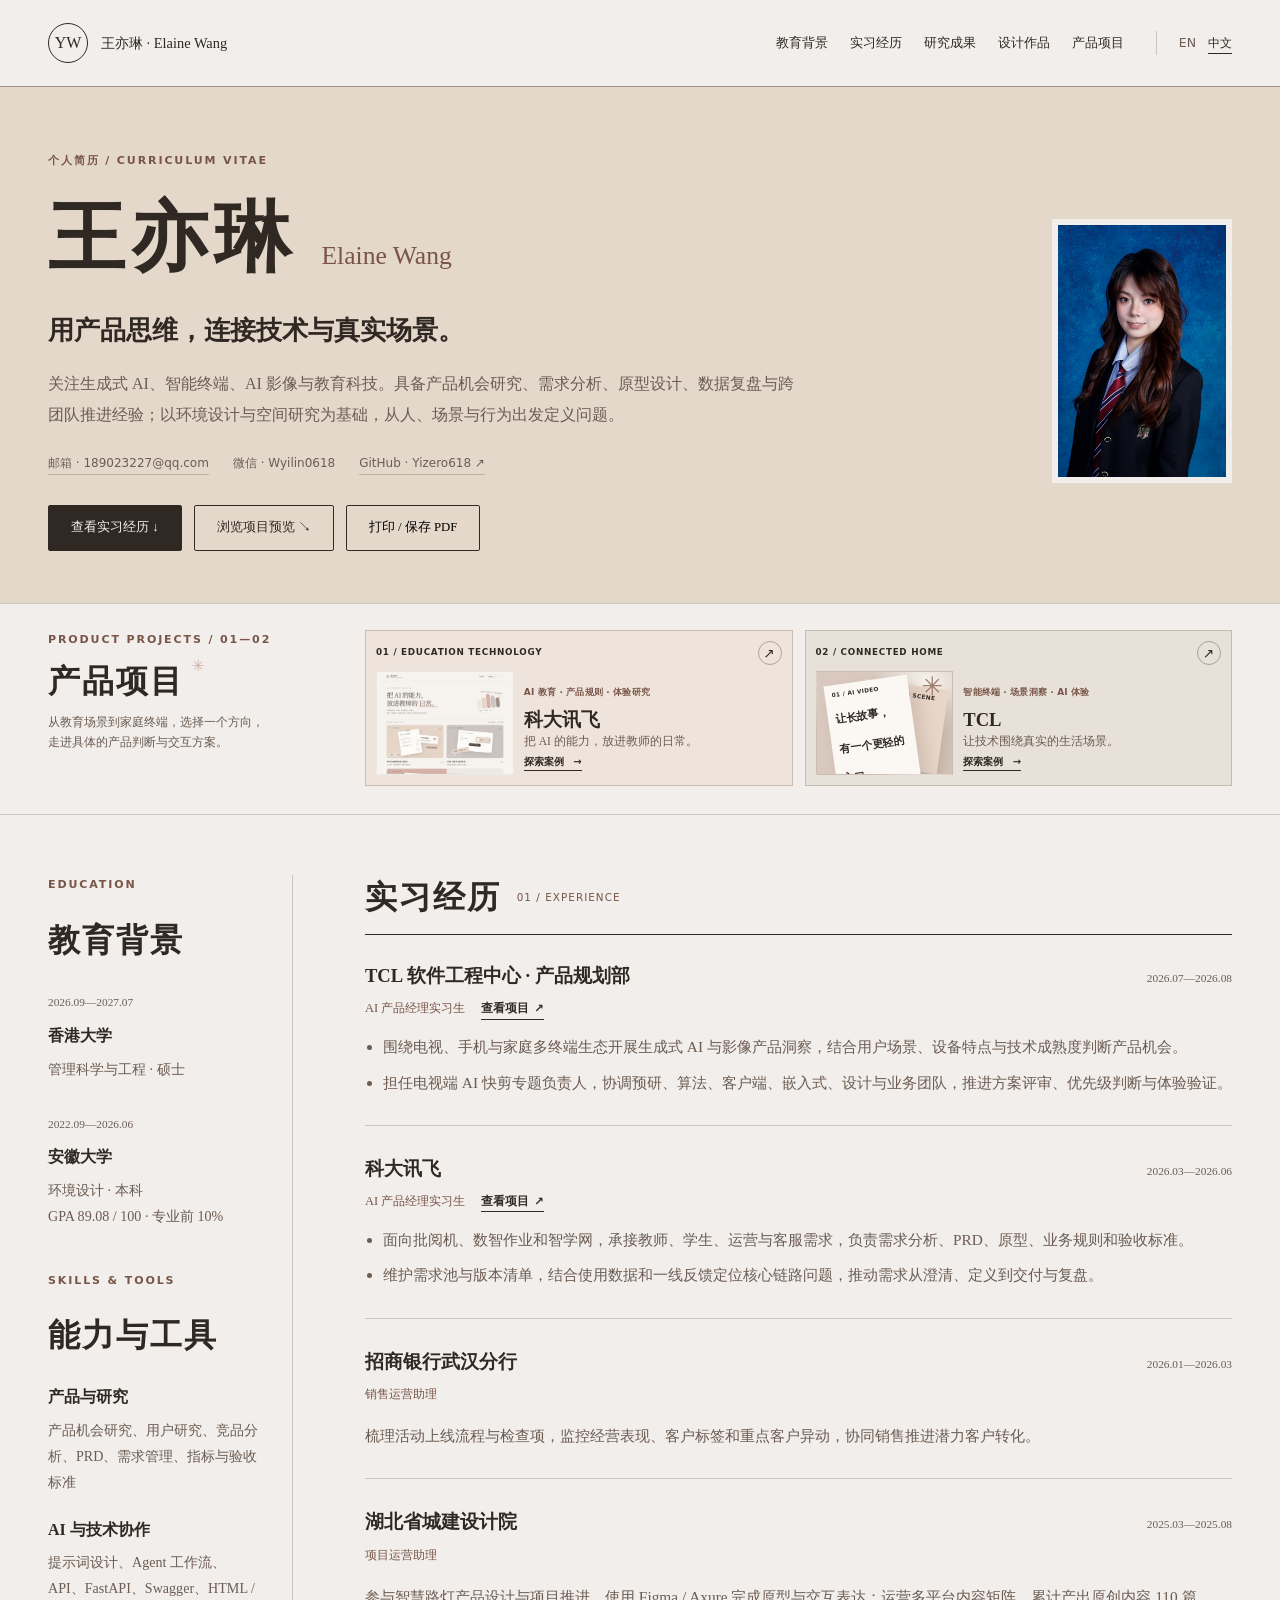
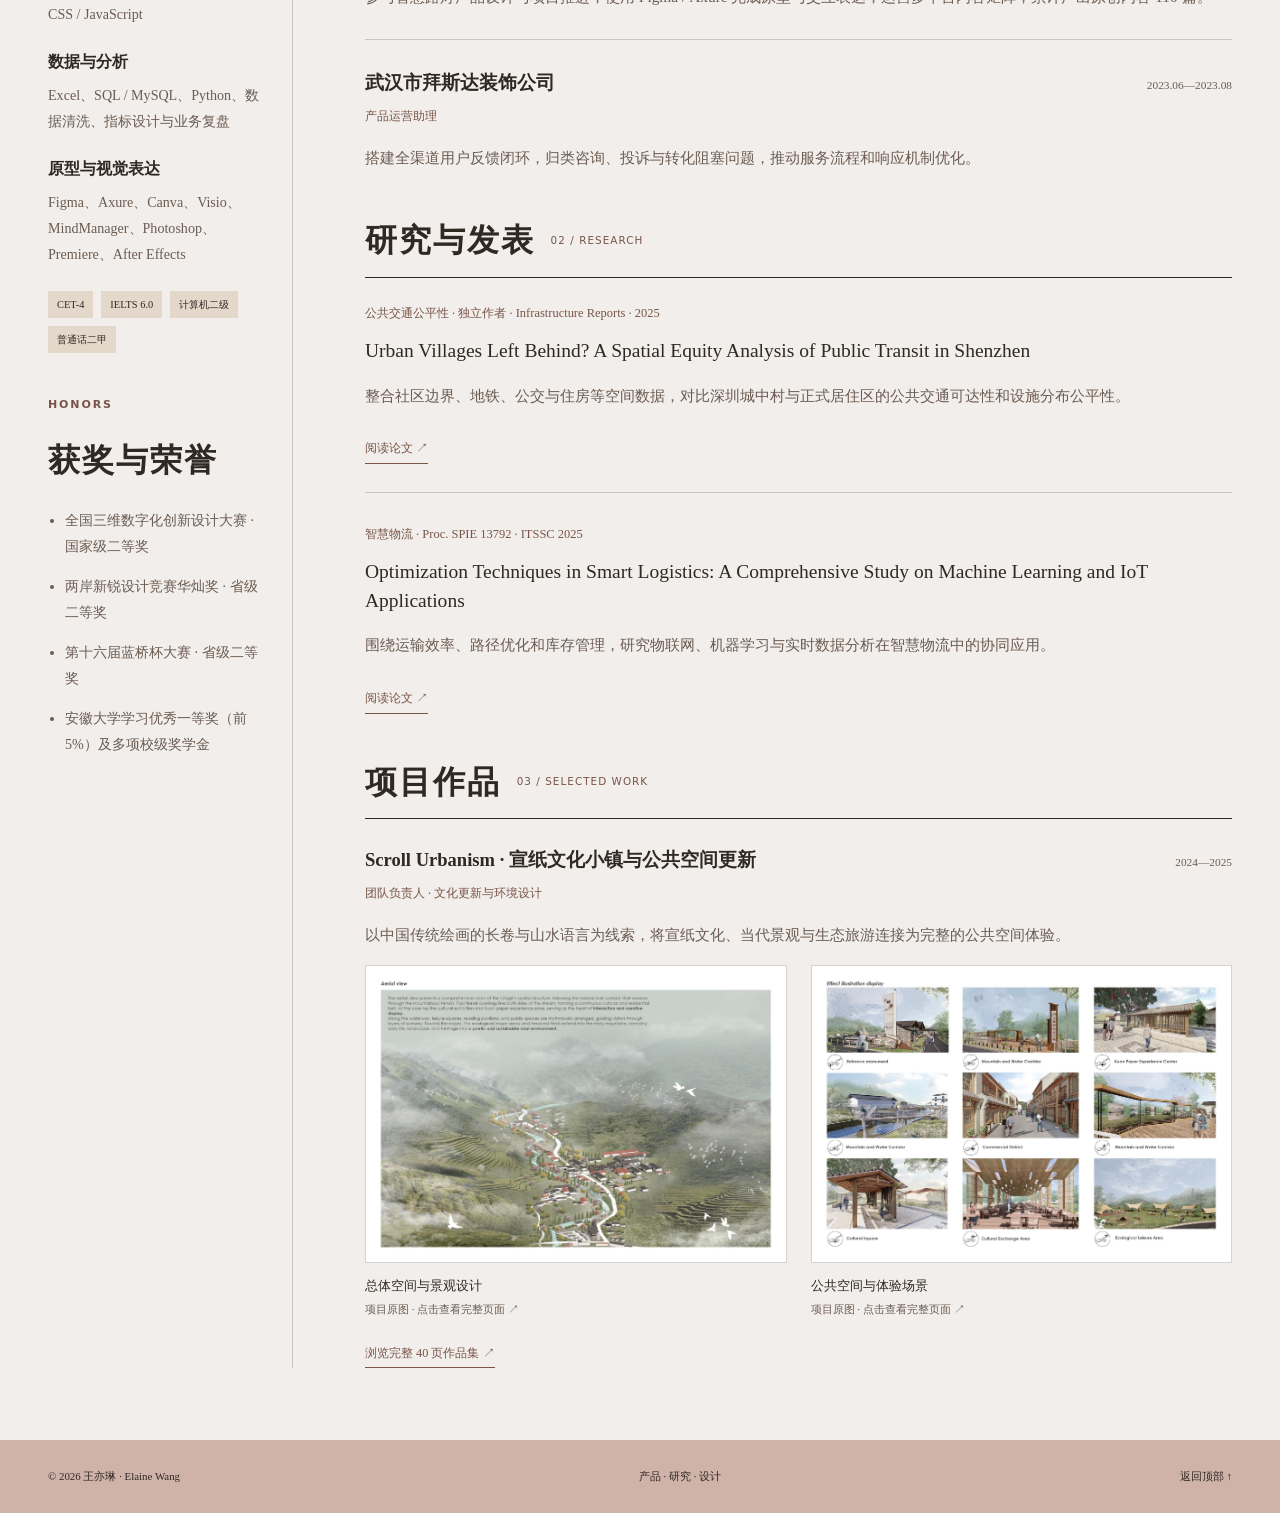
==== commit 829ca654: "Align product projects with resume scale" ====
--- a/CN/index.html
+++ b/CN/index.html
@@ -70,7 +70,6 @@
           <div class="branch-copy"><div><span class="branch-kicker">智能终端 · 场景洞察 · AI 体验</span><h3>TCL</h3><p>让技术围绕真实的生活场景。</p></div><span class="branch-open">探索案例 <span aria-hidden="true">→</span></span></div>
         </a>
       </div>
-      <p class="product-projects-foot">轻点卡片进入项目　·　每个分支都可以独立阅读与体验</p>
     </div>
   </section>
 
--- a/assets/product-projects.css
+++ b/assets/product-projects.css
@@ -30,49 +30,50 @@
 html[lang="en"] .education-item p,
 html[lang="en"] .skill-group p,
 html[lang="en"] .honor-list { font-size: .88rem; }
-.product-projects { padding: 42px 0 46px; background: #f8f5f1; border-block: 1px solid var(--line); scroll-margin-top: 86px; }
-.product-projects-head { display: flex; justify-content: space-between; align-items: end; gap: 40px; padding-bottom: 18px; border-bottom: 1px solid var(--ink); }
+.product-projects { padding: 26px 0 28px; background: var(--froth); border-block: 1px solid var(--line); scroll-margin-top: 86px; }
+.product-projects .shell { display: grid; grid-template-columns: 245px minmax(0,1fr); gap: 72px; align-items: start; }
 .product-projects-head .eyebrow { margin-bottom: 8px; }
-.product-projects-head h2 { margin: 0; font: 650 clamp(1.9rem, 3vw, 2.8rem)/1.2 var(--serif); letter-spacing: -.04em; }
-.product-projects-star { display: inline-block; margin-left: 10px; color: var(--cinna); font: 400 .48em/1 var(--sans); vertical-align: top; transition: transform .7s ease; }
+.product-projects-head h2 { margin: 0; font: 650 clamp(1.62rem, 2.5vw, 2rem)/1.4 var(--serif); letter-spacing: .06em; }
+.product-projects-star { display: inline-block; margin-left: 8px; color: var(--cinna); font: 400 .48em/1 var(--sans); vertical-align: top; transition: transform .7s ease; }
 .product-projects:hover .product-projects-star { transform: rotate(75deg); }
-.product-projects-head > p { max-width: 360px; margin: 0 0 3px; color: var(--muted); font-size: .83rem; line-height: 1.65; }
-.product-branches { display: grid; grid-template-columns: repeat(2,minmax(0,1fr)); gap: 16px; padding-top: 18px; }
-.product-branch { min-width: 0; display: grid; grid-template-columns: minmax(0, 36%) minmax(0, 1fr); grid-template-rows: auto 1fr; padding: 14px; border: 1px solid var(--line); background: #f0e9e2; overflow: hidden; transition: transform .35s ease,box-shadow .35s ease,border-color .35s ease; }
+.product-projects-head > p { max-width: 225px; margin: 10px 0 0; color: var(--muted); font-size: .76rem; line-height: 1.6; }
+.product-branches { display: grid; grid-template-columns: repeat(2,minmax(0,1fr)); gap: 12px; }
+.product-branch { min-width: 0; display: grid; grid-template-columns: minmax(0, 34%) minmax(0, 1fr); grid-template-rows: auto 1fr; padding: 10px; border: 1px solid var(--line); background: #f0e9e2; overflow: hidden; transition: transform .35s ease,box-shadow .35s ease,border-color .35s ease; }
 .product-branch:hover { transform: translateY(-7px); border-color: var(--accent); box-shadow: 0 25px 45px -35px rgba(48,41,35,.55); }
 .product-branch:focus-visible { outline-offset: 5px; }
 .branch-iflytek { background: #efe4dc; }
 .branch-tcl { background: #e8e1da; }
-.branch-top { grid-column: 1 / -1; display: flex; align-items: center; justify-content: space-between; gap: 12px; margin-bottom: 10px; font: 600 .61rem/1.4 var(--sans); letter-spacing: .11em; }
-.branch-arrow { width: 28px; height: 28px; display: grid; place-items: center; border: 1px solid rgba(48,41,35,.35); border-radius: 50%; font-size: 1rem; font-weight: 400; transition: transform .35s ease,background .35s ease,color .35s ease; }
+.branch-top { grid-column: 1 / -1; display: flex; align-items: center; justify-content: space-between; gap: 8px; margin-bottom: 6px; font: 600 .55rem/1.35 var(--sans); letter-spacing: .08em; }
+.branch-arrow { width: 24px; height: 24px; display: grid; place-items: center; border: 1px solid rgba(48,41,35,.35); border-radius: 50%; font-size: .85rem; font-weight: 400; transition: transform .35s ease,background .35s ease,color .35s ease; }
 .product-branch:hover .branch-arrow { transform: rotate(45deg); background: var(--ink); color: #fff; }
-.branch-visual { height: 145px; overflow: hidden; display: grid; place-items: center; background: #faf7f3; border: 1px solid rgba(48,41,35,.07); }
+.branch-visual { height: 104px; overflow: hidden; display: grid; place-items: center; background: #faf7f3; border: 1px solid rgba(48,41,35,.07); }
 .branch-visual img { width: 100%; height: 100%; object-fit: cover; object-position: top center; transition: transform .65s ease; }
 .product-branch:hover .branch-visual img { transform: scale(1.065); }
 .branch-tcl-visual { position: relative; background: radial-gradient(circle at 80% 12%,#f8f4ef,transparent 38%),#d8c8bd; }
-.tcl-note { position: absolute; width: 58%; min-height: 84px; padding: 11px; background: #fbf8f3; box-shadow: 10px 16px 25px #48352825; transition: transform .55s ease; }
-.tcl-note small { display: block; margin-bottom: 8px; font: 600 .44rem/1.4 var(--sans); letter-spacing: .08em; }
-.tcl-note strong { font: 650 clamp(.72rem,1.1vw,.96rem)/1.3 var(--serif); }
-.tcl-note-one { z-index: 2; left: 13%; top: 12px; transform: rotate(-8deg); }
-.tcl-note-two { right: 9%; bottom: 8px; transform: rotate(8deg); background: #e8d6c9; }
+.tcl-note { position: absolute; width: 62%; min-height: 60px; padding: 7px; background: #fbf8f3; box-shadow: 8px 10px 16px #48352825; transition: transform .55s ease; }
+.tcl-note small { display: block; margin-bottom: 4px; font: 600 .36rem/1.3 var(--sans); letter-spacing: .06em; }
+.tcl-note strong { font: 650 clamp(.6rem,.85vw,.75rem)/1.25 var(--serif); }
+.tcl-note-one { z-index: 2; left: 11%; top: 8px; transform: rotate(-8deg); }
+.tcl-note-two { right: 7%; bottom: 6px; transform: rotate(8deg); background: #e8d6c9; }
 .product-branch:hover .tcl-note-one { transform: rotate(-4deg) translate(-6px,-7px); }
 .product-branch:hover .tcl-note-two { transform: rotate(4deg) translate(7px,-6px); }
-.tcl-spark { position: absolute; right: 8%; top: 2px; color: #9e7c6b; font: 2.4rem/1 var(--sans); }
-.branch-copy { min-width: 0; display: flex; flex-direction: column; align-items: flex-start; justify-content: center; padding: 2px 2px 2px 18px; }
-.branch-kicker { color: var(--accent); font: 600 .62rem/1.5 var(--sans); letter-spacing: .03em; }
-.branch-copy h3 { margin: 4px 0 2px; font: 650 clamp(1.35rem,1.8vw,1.75rem)/1.25 var(--serif); }
-.branch-copy p { margin: 0; color: var(--muted); font-size: .78rem; line-height: 1.55; }
-.branch-open { flex: none; margin-top: 10px; padding-bottom: 2px; border-bottom: 1px solid var(--ink); font: 600 .68rem/1.5 var(--sans); white-space: nowrap; }
+.tcl-spark { position: absolute; right: 7%; top: 2px; color: #9e7c6b; font: 1.6rem/1 var(--sans); }
+.branch-copy { min-width: 0; display: flex; flex-direction: column; align-items: flex-start; justify-content: center; padding: 1px 0 1px 10px; }
+.branch-kicker { color: var(--accent); font: 600 .56rem/1.45 var(--sans); letter-spacing: .02em; }
+.branch-copy h3 { margin: 3px 0 1px; font: 650 1.16rem/1.3 var(--serif); }
+.branch-copy p { margin: 0; color: var(--muted); font-size: .72rem; line-height: 1.45; }
+.branch-open { flex: none; margin-top: 6px; padding-bottom: 1px; border-bottom: 1px solid var(--ink); font: 600 .62rem/1.4 var(--sans); white-space: nowrap; }
 .branch-open span { display: inline-block; margin-left: 6px; transition: transform .3s ease; }
 .product-branch:hover .branch-open span { transform: translateX(4px); }
-.product-projects-foot { margin: 12px 0 0; color: var(--muted); font: .63rem/1.6 var(--sans); letter-spacing: .04em; }
 .resume-role-row { display: flex; flex-wrap: wrap; align-items: baseline; gap: 4px 16px; margin: 4px 0 12px; }
 .resume-role-row .resume-role { margin: 0; }
 .experience-project-link { display: inline-flex; align-items: center; gap: 5px; padding: 1px 0; border-bottom: 1px solid currentColor; color: var(--ink); font: 600 .72rem/1.5 var(--sans); white-space: nowrap; transition: color .2s ease; }
 .experience-project-link:hover { color: var(--accent); }
 .experience-project-link:focus-visible { outline: 2px solid var(--accent); outline-offset: 4px; }
-@media (max-width: 800px) { .product-projects { padding: 36px 0 40px; } .product-branches { grid-template-columns: 1fr; } .branch-visual { height: 150px; } }
-@media (max-width: 600px) { .product-projects-head { display: block; } .product-projects-head > p { margin-top: 10px; } .branch-visual { height: 120px; } .branch-copy { padding-left: 12px; } .branch-copy p { display: none; } }
-@media (max-width: 360px) { .branch-kicker { font-size: .56rem; } .branch-copy h3 { font-size: 1.25rem; } }
+@media (max-width: 1100px) { .product-projects .shell { grid-template-columns: 220px minmax(0,1fr); gap: 42px; } }
+@media (max-width: 800px) { .product-projects .shell { grid-template-columns: 1fr; gap: 14px; } .product-projects-head > p { max-width: none; } }
+@media (max-width: 680px) { .product-branches { grid-template-columns: 1fr; } }
+@media (max-width: 600px) { .product-projects { padding: 22px 0 24px; } .branch-visual { height: 92px; } .branch-copy p { display: none; } }
+@media (max-width: 360px) { .branch-kicker { font-size: .52rem; } .branch-copy h3 { font-size: 1.1rem; } }
 @media (prefers-reduced-motion: reduce) { .product-branch,.branch-arrow,.branch-visual img,.tcl-note,.branch-open span,.product-projects-star { transition: none; } }
 @media print { .product-projects { display: none !important; } .resume-section h2,.resume-aside h2 { font-size: 14pt !important; } .resume-entry p:not(.resume-role),.resume-entry li { font-size: 9pt !important; } }
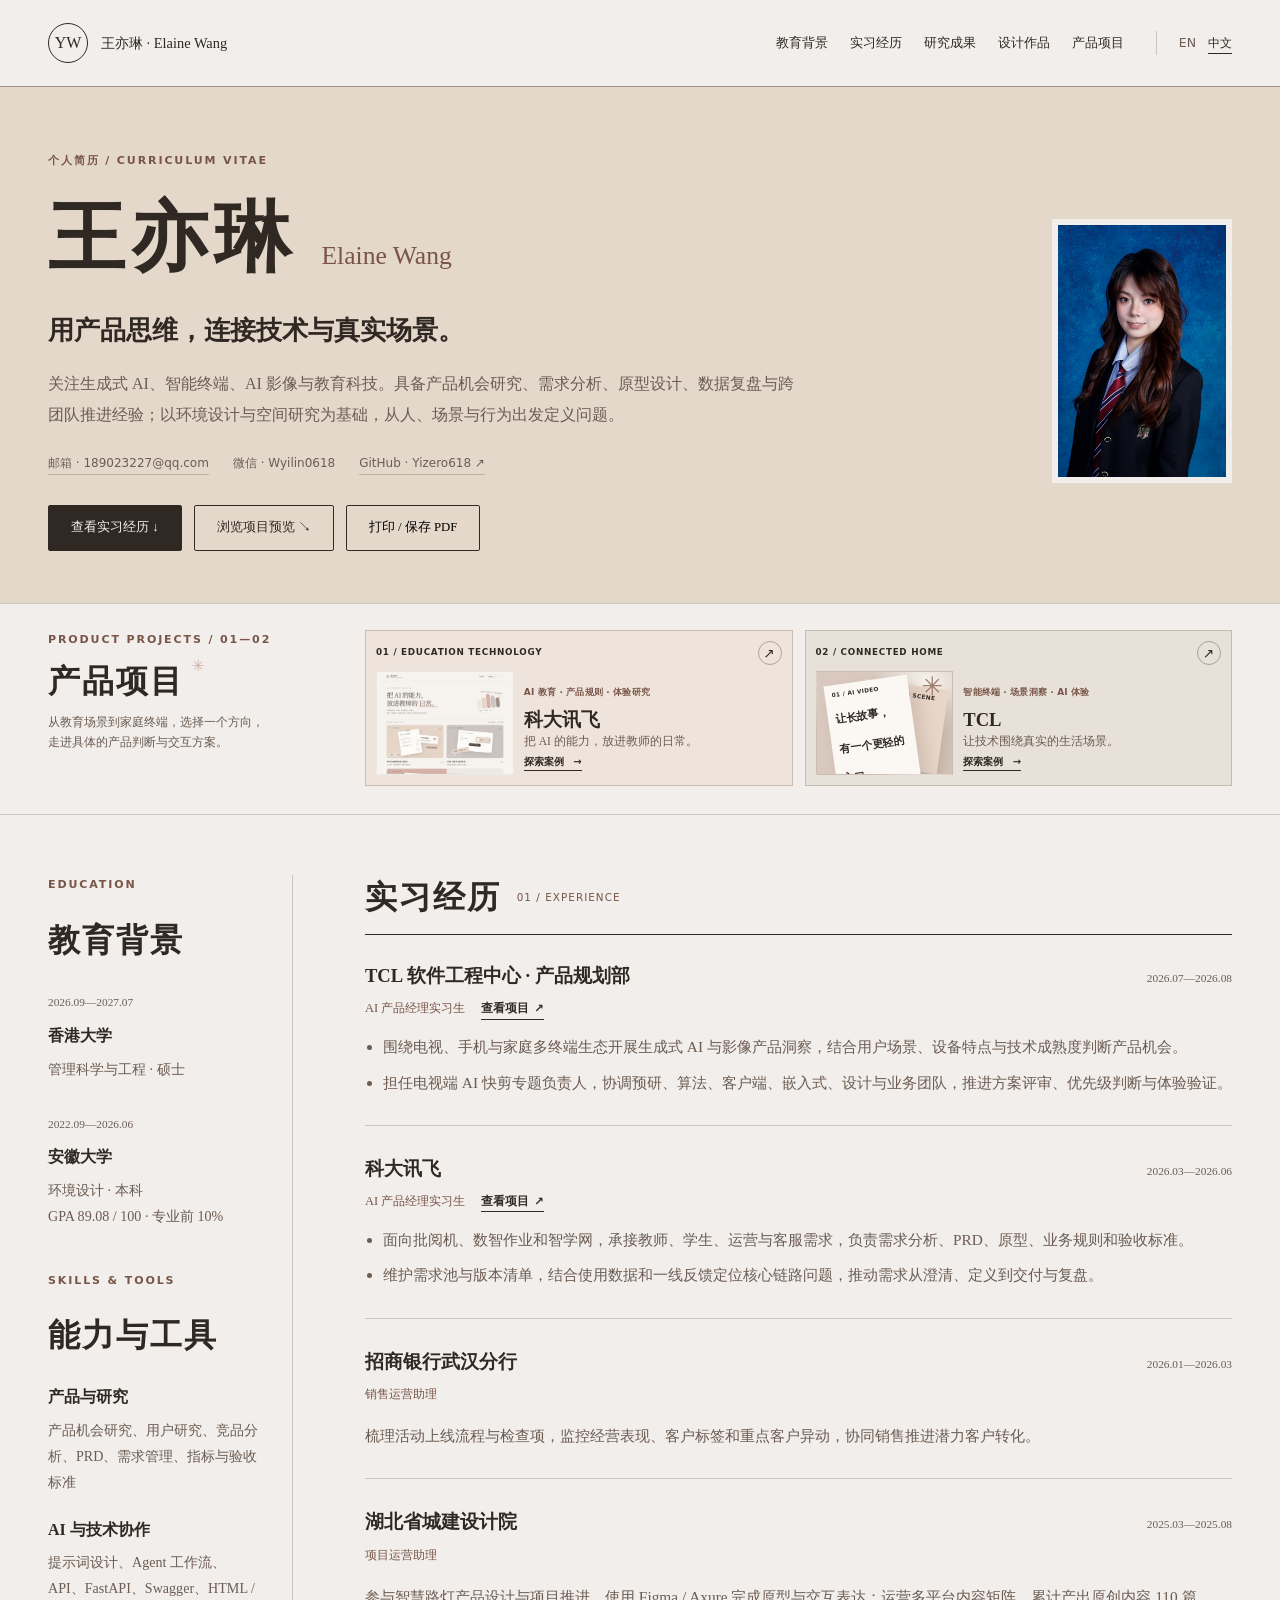
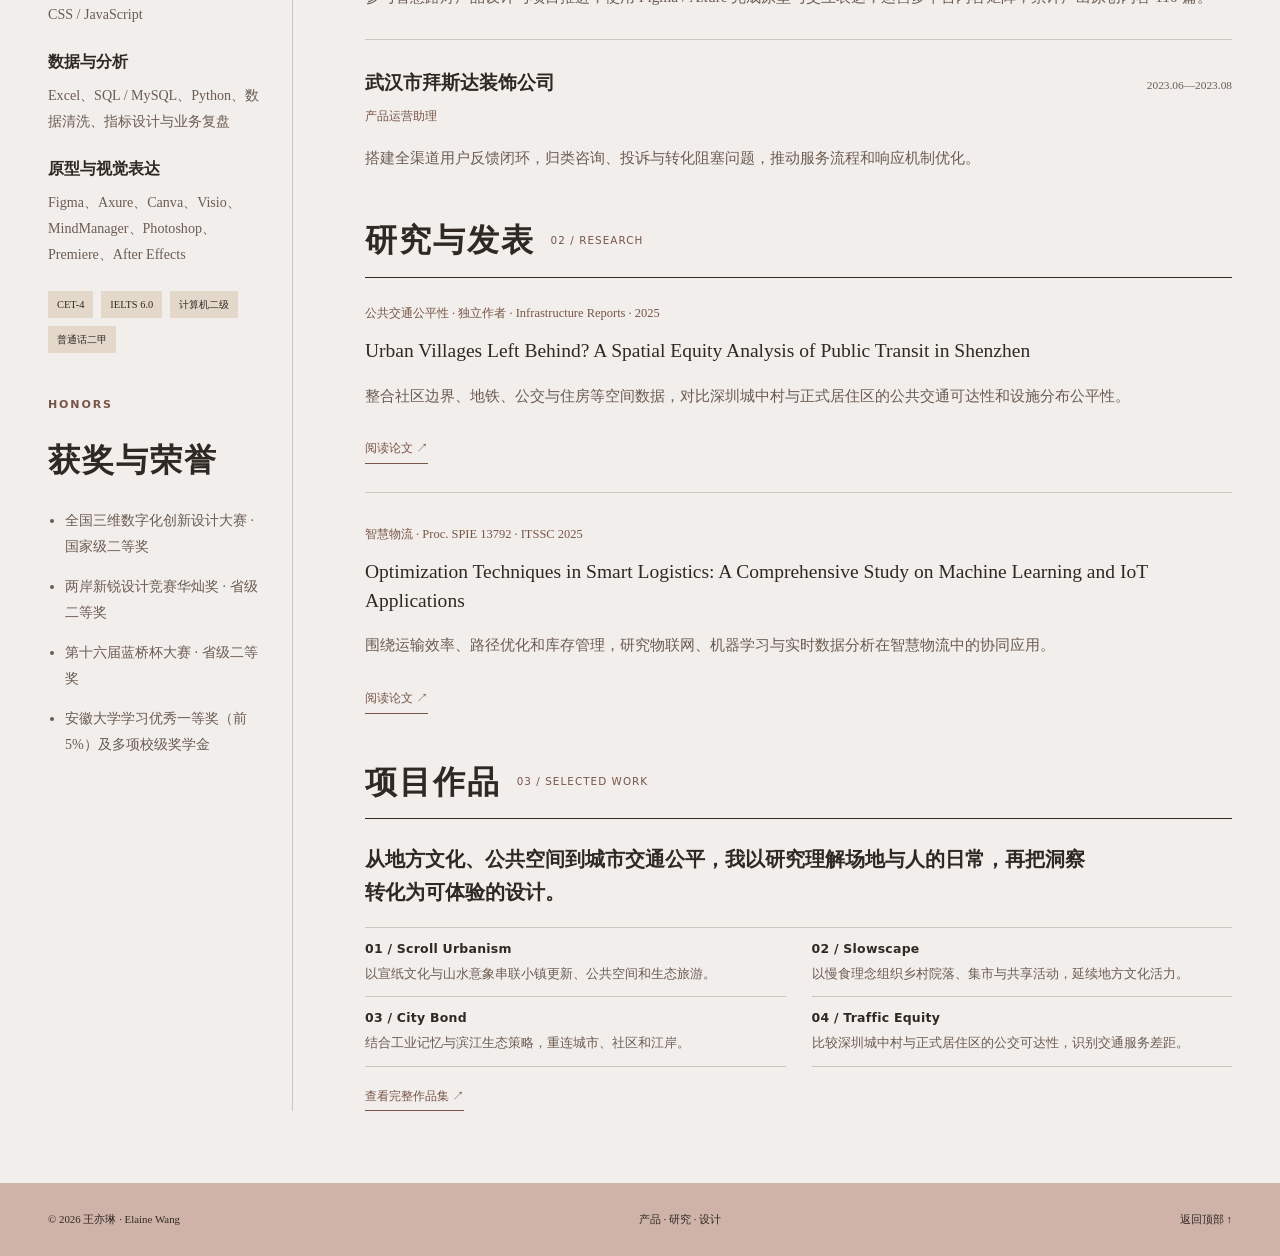
==== commit 4c33bf54: "Summarize four projects in portfolio section" ====
--- a/CN/index.html
+++ b/CN/index.html
@@ -142,16 +142,16 @@
 
       <section class="resume-section" id="projects" aria-labelledby="projects-title">
         <h2 id="projects-title">项目作品 <span>03 / SELECTED WORK</span></h2>
-        <article class="resume-entry">
-          <div class="entry-head"><h3>Scroll Urbanism · 宣纸文化小镇与公共空间更新</h3><time>2024—2025</time></div>
-          <p class="resume-role">团队负责人 · 文化更新与环境设计</p>
-          <p>以中国传统绘画的长卷与山水语言为线索，将宣纸文化、当代景观与生态旅游连接为完整的公共空间体验。</p>
-        </article>
-        <div class="resume-gallery">
-          <figure><a href="/portfolio.html#page-07" aria-label="查看 Scroll Urbanism 项目鸟瞰原图"><img src="/assets/pages/page-07.jpg" width="1853" height="1310" alt="Scroll Urbanism 项目原始鸟瞰图" loading="lazy"></a><figcaption>总体空间与景观设计<span>项目原图 · 点击查看完整页面 ↗</span></figcaption></figure>
-          <figure><a href="/portfolio.html#page-09" aria-label="查看 Scroll Urbanism 公共空间项目原图"><img src="/assets/scroll-space.jpg" width="1853" height="1310" alt="Scroll Urbanism 项目公共空间原始效果图" loading="lazy"></a><figcaption>公共空间与体验场景<span>项目原图 · 点击查看完整页面 ↗</span></figcaption></figure>
+        <div class="portfolio-overview">
+          <p class="portfolio-intro">从地方文化、公共空间到城市交通公平，我以研究理解场地与人的日常，再把洞察转化为可体验的设计。</p>
+          <ul class="portfolio-project-list">
+            <li><strong>01 / Scroll Urbanism</strong><span>以宣纸文化与山水意象串联小镇更新、公共空间和生态旅游。</span></li>
+            <li><strong>02 / Slowscape</strong><span>以慢食理念组织乡村院落、集市与共享活动，延续地方文化活力。</span></li>
+            <li><strong>03 / City Bond</strong><span>结合工业记忆与滨江生态策略，重连城市、社区和江岸。</span></li>
+            <li><strong>04 / Traffic Equity</strong><span>比较深圳城中村与正式居住区的公交可达性，识别交通服务差距。</span></li>
+          </ul>
+          <a class="project-link" href="/portfolio.html">查看完整作品集 ↗</a>
         </div>
-        <a class="project-link" href="/portfolio.html">浏览完整 40 页作品集 ↗</a>
       </section>
     </div>
   </div>
--- a/assets/personal.css
+++ b/assets/personal.css
@@ -164,12 +164,12 @@
 .resume-entry ul { padding-left: 18px; margin: 8px 0 0; }
 .resume-entry li + li { margin-top: 6px; }
 .publication-title { font: 500 1.22rem/1.45 var(--serif) !important; }
-.resume-gallery { display: grid; grid-template-columns: 1fr 1fr; gap: 24px; }
-.resume-gallery figure { margin: 0; }
-.resume-gallery img { width: 100%; height: auto; border: 1px solid var(--line); background: white; }
-.resume-gallery figcaption { margin-top: 12px; font-size: .8rem; }
-.resume-gallery figcaption span { display: block; color: var(--muted); font-size: .7rem; }
-.resume-section > .project-link { margin-top: 22px; }
+.portfolio-intro { max-width: 36em; margin: 0 0 18px; color: var(--ink); font: 600 clamp(1.12rem, 1.6vw, 1.35rem)/1.6 var(--serif); }
+.portfolio-project-list { display: grid; grid-template-columns: repeat(2,minmax(0,1fr)); gap: 0 26px; padding: 0; margin: 0; border-top: 1px solid var(--line); list-style: none; }
+.portfolio-project-list li { display: grid; gap: 4px; padding: 12px 0; border-bottom: 1px solid var(--line); }
+.portfolio-project-list strong { font: 600 .78rem/1.5 var(--sans); letter-spacing: .02em; }
+.portfolio-project-list span { color: var(--muted); font-size: .82rem; line-height: 1.65; }
+.portfolio-overview .project-link { margin-top: 18px; }
 .resume-footer { background: var(--cinna); padding: 26px 0; }
 .resume-footer .site-footer { padding-top: 0; border: 0; }
 .contact .site-footer, .resume-footer .site-footer { color: var(--ink); }
@@ -278,7 +278,7 @@
   .resume-aside { grid-template-columns: 1fr; }
   .resume-aside section:last-child { grid-column: auto; }
   .honor-list { columns: 1; }
-  .resume-gallery { grid-template-columns: 1fr; }
+  .portfolio-project-list { grid-template-columns: 1fr; }
 }
 @media (prefers-reduced-motion: reduce) {
   html { scroll-behavior: auto; }
@@ -287,7 +287,7 @@
 @media print {
   @page { size: A4; margin: 14mm; }
   body { background: white; font-size: 10pt; }
-  .site-header, .skip-link, .hero-actions, .resume-footer, .resume-gallery, .resume-section > .project-link { display: none !important; }
+  .site-header, .skip-link, .hero-actions, .resume-footer { display: none !important; }
   .shell { width: 100%; }
   .resume-hero { padding: 0 0 20px; background: white; border-bottom: 1px solid var(--line); }
   .resume-hero-grid { display: grid; grid-template-columns: 1fr 85px; gap: 22px; }
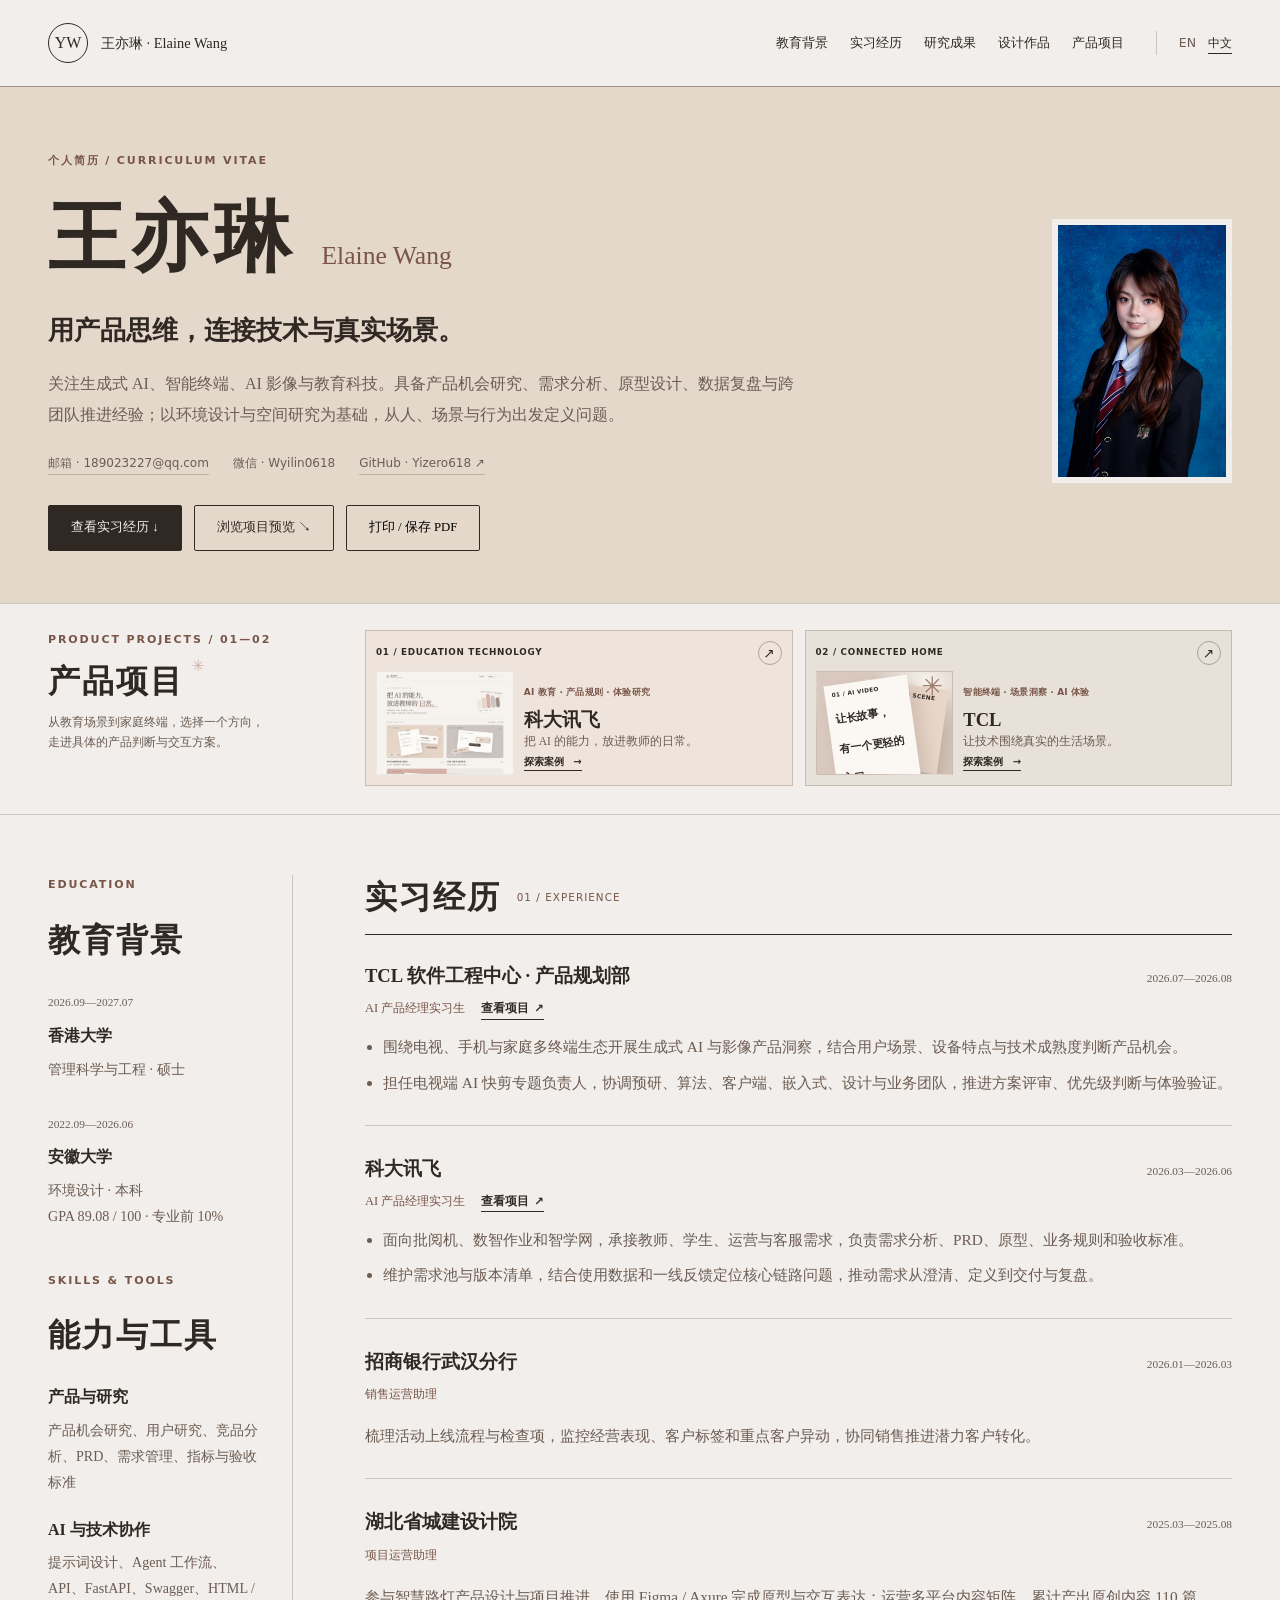
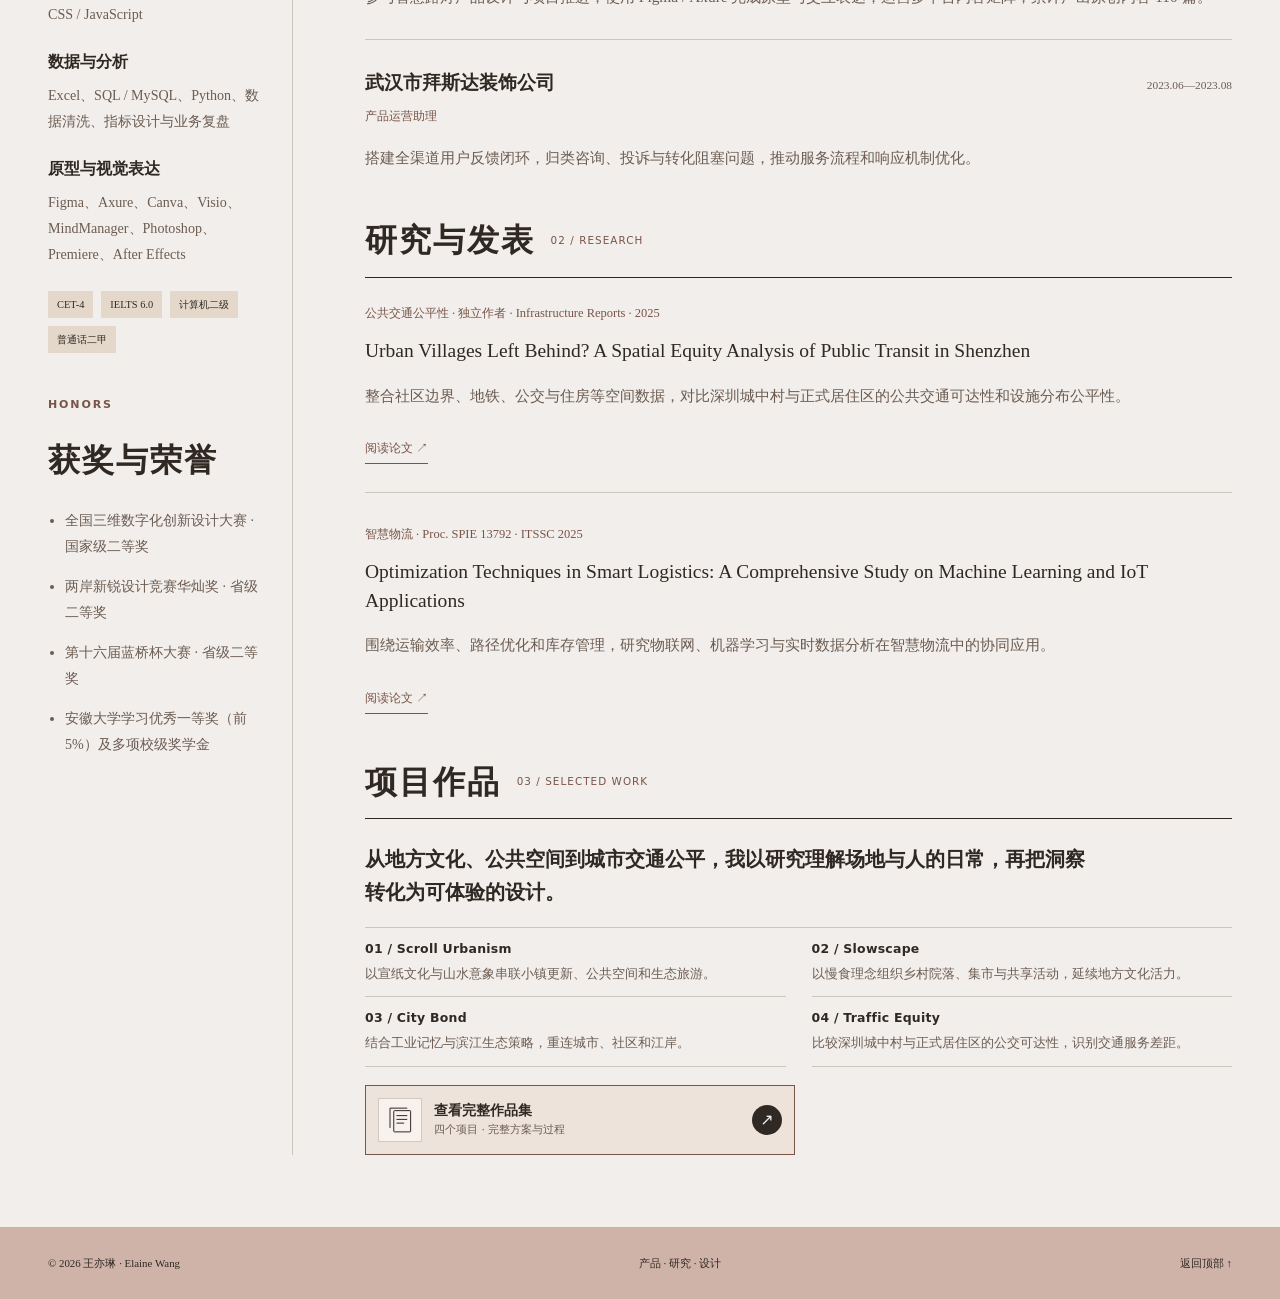
==== commit d2dc98bf: "Add visual portfolio link icon" ====
--- a/CN/index.html
+++ b/CN/index.html
@@ -150,7 +150,11 @@
             <li><strong>03 / City Bond</strong><span>结合工业记忆与滨江生态策略，重连城市、社区和江岸。</span></li>
             <li><strong>04 / Traffic Equity</strong><span>比较深圳城中村与正式居住区的公交可达性，识别交通服务差距。</span></li>
           </ul>
-          <a class="project-link" href="/portfolio.html">查看完整作品集 ↗</a>
+          <a class="portfolio-icon-link" href="/portfolio.html">
+            <span class="portfolio-icon" aria-hidden="true"><svg viewBox="0 0 48 48" fill="none" xmlns="http://www.w3.org/2000/svg"><rect x="14" y="9" width="27" height="34" rx="1" stroke="currentColor" stroke-width="1.6"/><path d="M8 36V5h27" stroke="currentColor" stroke-width="1.6" stroke-linecap="round"/><path d="M19 17h16M19 23h16M19 29h11" stroke="currentColor" stroke-width="1.6" stroke-linecap="round"/></svg></span>
+            <span class="portfolio-icon-copy"><strong>查看完整作品集</strong><small>四个项目 · 完整方案与过程</small></span>
+            <span class="portfolio-icon-arrow" aria-hidden="true">↗</span>
+          </a>
         </div>
       </section>
     </div>
--- a/assets/personal.css
+++ b/assets/personal.css
@@ -169,7 +169,14 @@
 .portfolio-project-list li { display: grid; gap: 4px; padding: 12px 0; border-bottom: 1px solid var(--line); }
 .portfolio-project-list strong { font: 600 .78rem/1.5 var(--sans); letter-spacing: .02em; }
 .portfolio-project-list span { color: var(--muted); font-size: .82rem; line-height: 1.65; }
-.portfolio-overview .project-link { margin-top: 18px; }
+.portfolio-icon-link { width: min(100%,430px); min-height: 70px; display: flex; align-items: center; gap: 12px; margin-top: 18px; padding: 10px 12px; border: 1px solid var(--accent); background: #eee3da; transition: transform .2s ease, box-shadow .2s ease; }
+.portfolio-icon-link:hover { transform: translateY(-2px); box-shadow: 0 8px 20px rgba(48,41,35,.12); }
+.portfolio-icon { width: 44px; height: 44px; flex: none; display: grid; place-items: center; border: 1px solid var(--line); background: rgba(255,255,255,.55); }
+.portfolio-icon svg { width: 30px; height: 30px; }
+.portfolio-icon-copy { min-width: 0; display: grid; gap: 1px; }
+.portfolio-icon-copy strong { font: 650 .88rem/1.4 var(--serif); }
+.portfolio-icon-copy small { color: var(--muted); font: .68rem/1.45 var(--sans); }
+.portfolio-icon-arrow { width: 30px; height: 30px; flex: none; display: grid; place-items: center; margin-left: auto; border-radius: 50%; background: var(--ink); color: var(--froth); font: 1rem/1 var(--sans); }
 .resume-footer { background: var(--cinna); padding: 26px 0; }
 .resume-footer .site-footer { padding-top: 0; border: 0; }
 .contact .site-footer, .resume-footer .site-footer { color: var(--ink); }
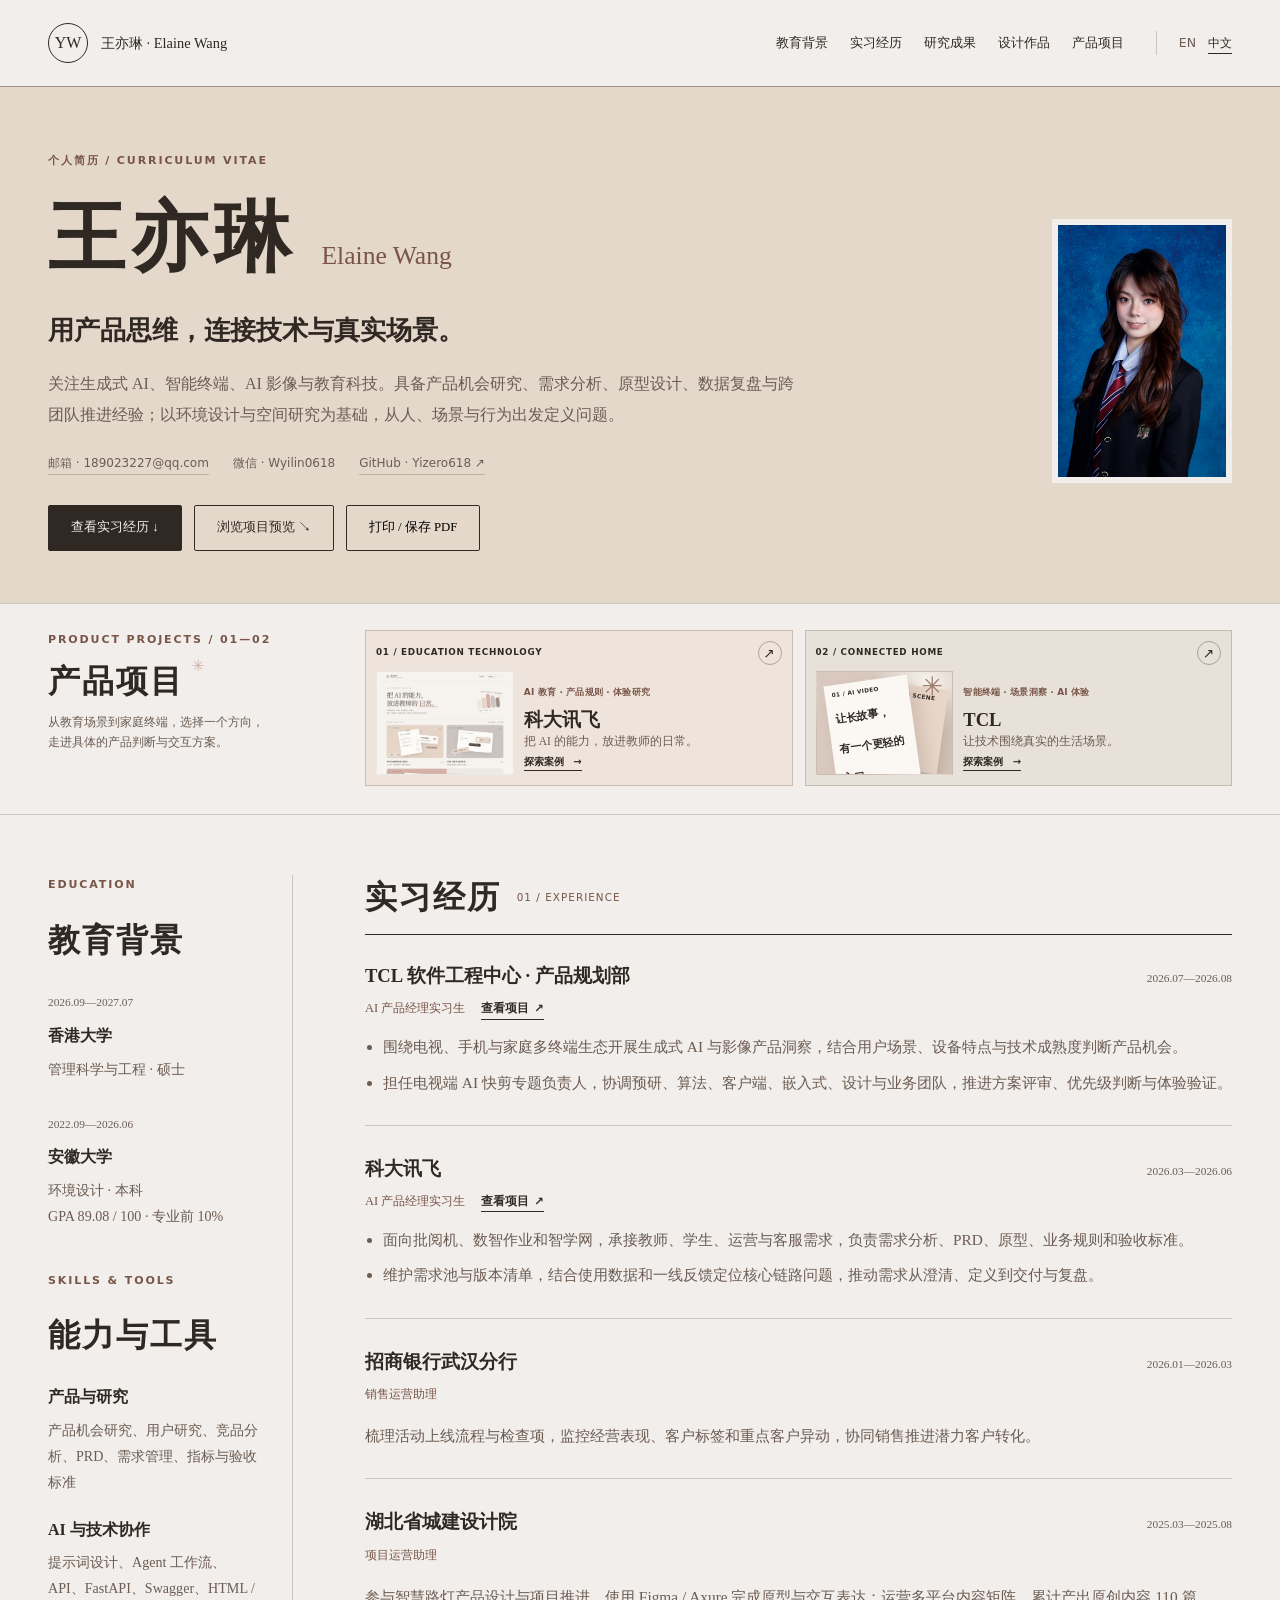
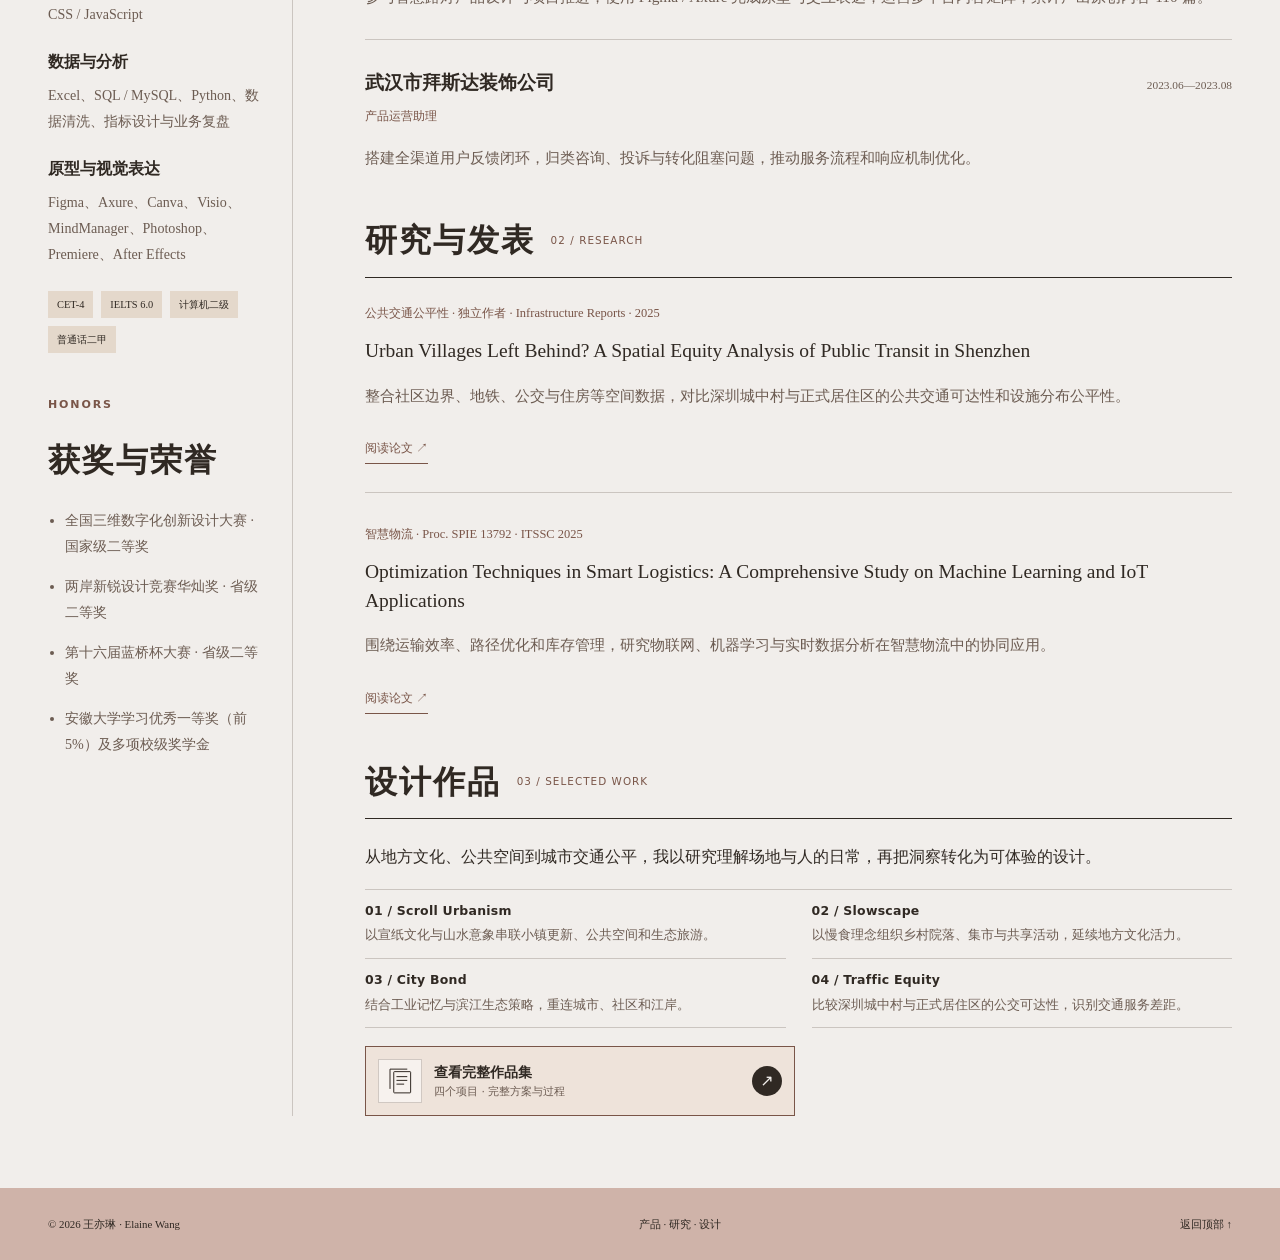
==== commit 1d73228f: "Refine design work heading and intro size" ====
--- a/CN/index.html
+++ b/CN/index.html
@@ -141,7 +141,7 @@
       </section>
 
       <section class="resume-section" id="projects" aria-labelledby="projects-title">
-        <h2 id="projects-title">项目作品 <span>03 / SELECTED WORK</span></h2>
+        <h2 id="projects-title">设计作品 <span>03 / SELECTED WORK</span></h2>
         <div class="portfolio-overview">
           <p class="portfolio-intro">从地方文化、公共空间到城市交通公平，我以研究理解场地与人的日常，再把洞察转化为可体验的设计。</p>
           <ul class="portfolio-project-list">
--- a/assets/personal.css
+++ b/assets/personal.css
@@ -164,7 +164,7 @@
 .resume-entry ul { padding-left: 18px; margin: 8px 0 0; }
 .resume-entry li + li { margin-top: 6px; }
 .publication-title { font: 500 1.22rem/1.45 var(--serif) !important; }
-.portfolio-intro { max-width: 36em; margin: 0 0 18px; color: var(--ink); font: 600 clamp(1.12rem, 1.6vw, 1.35rem)/1.6 var(--serif); }
+.portfolio-intro { max-width: 48em; margin: 0 0 18px; color: var(--ink); font: 500 clamp(1rem, 1.25vw, 1.12rem)/1.7 var(--serif); }
 .portfolio-project-list { display: grid; grid-template-columns: repeat(2,minmax(0,1fr)); gap: 0 26px; padding: 0; margin: 0; border-top: 1px solid var(--line); list-style: none; }
 .portfolio-project-list li { display: grid; gap: 4px; padding: 12px 0; border-bottom: 1px solid var(--line); }
 .portfolio-project-list strong { font: 600 .78rem/1.5 var(--sans); letter-spacing: .02em; }
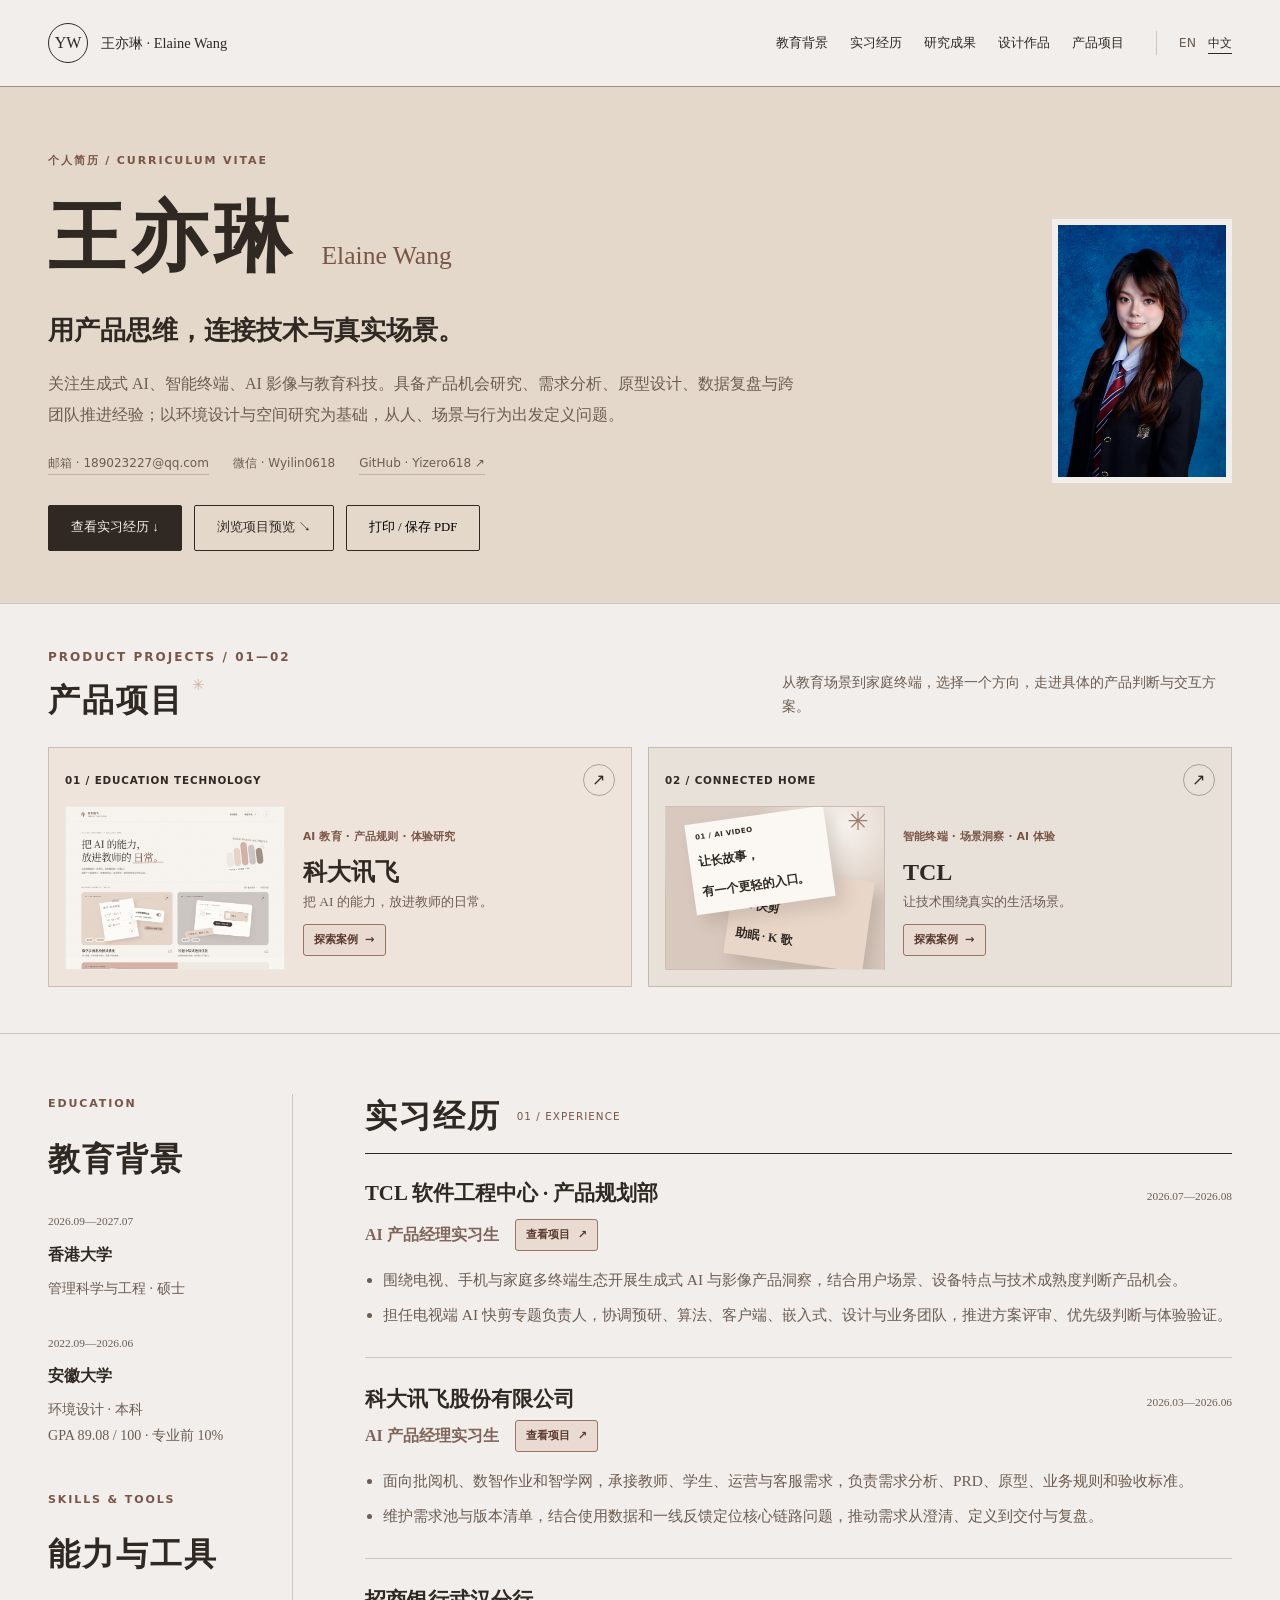
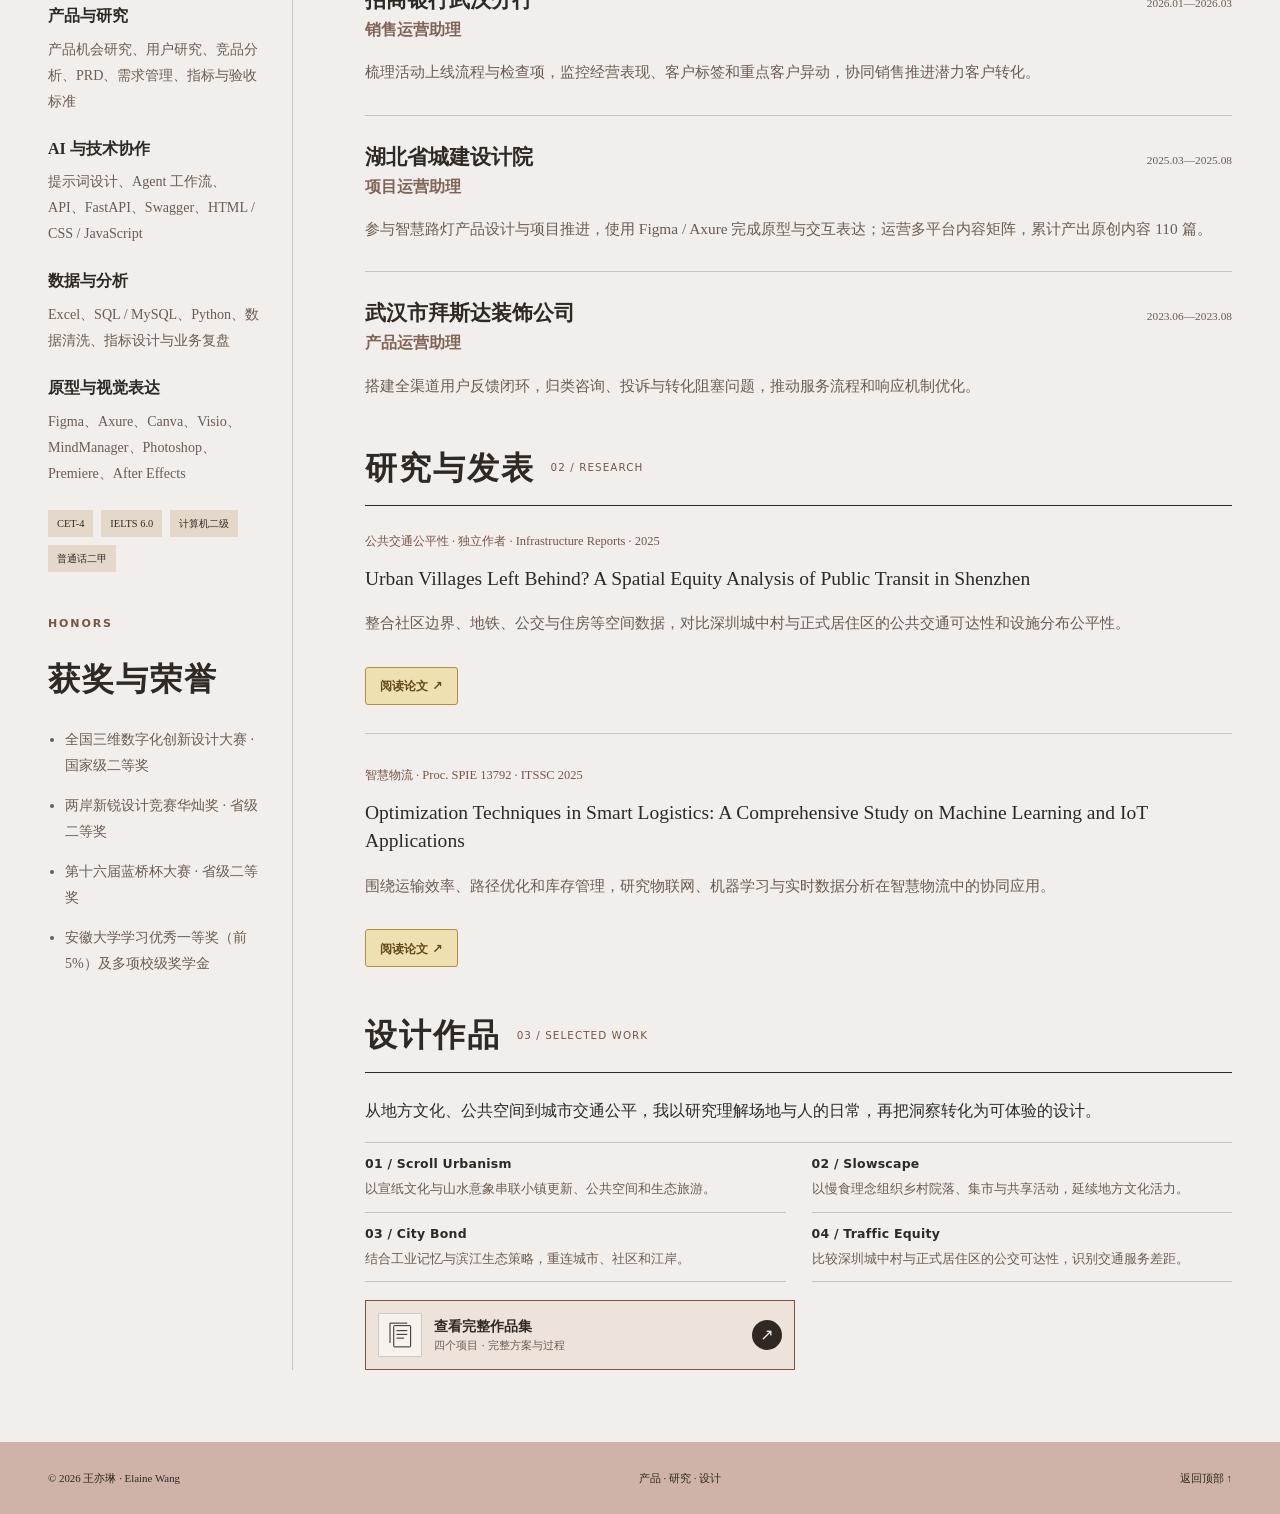
==== commit 3fbc10eb: "Refine internship naming spacing and paper link color" ====
--- a/CN/index.html
+++ b/CN/index.html
@@ -97,13 +97,13 @@
     <div class="resume-main">
       <section class="resume-section" id="experience" aria-labelledby="experience-title">
         <h2 id="experience-title">实习经历 <span>01 / EXPERIENCE</span></h2>
-        <article class="resume-entry">
+        <article class="resume-entry resume-entry-tcl">
           <div class="entry-head"><h3>TCL 软件工程中心 · 产品规划部</h3><time>2026.07—2026.08</time></div>
           <div class="resume-role-row"><p class="resume-role">AI 产品经理实习生</p><a class="experience-project-link" href="/work/#/work" aria-label="查看 TCL 产品项目详情">查看项目 <span aria-hidden="true">↗</span></a></div>
           <ul><li>围绕电视、手机与家庭多终端生态开展生成式 AI 与影像产品洞察，结合用户场景、设备特点与技术成熟度判断产品机会。</li><li>担任电视端 AI 快剪专题负责人，协调预研、算法、客户端、嵌入式、设计与业务团队，推进方案评审、优先级判断与体验验证。</li></ul>
         </article>
         <article class="resume-entry">
-          <div class="entry-head"><h3>科大讯飞</h3><time>2026.03—2026.06</time></div>
+          <div class="entry-head"><h3>科大讯飞股份有限公司</h3><time>2026.03—2026.06</time></div>
           <div class="resume-role-row"><p class="resume-role">AI 产品经理实习生</p><a class="experience-project-link" href="/iflytek/" aria-label="查看科大讯飞产品项目详情">查看项目 <span aria-hidden="true">↗</span></a></div>
           <ul><li>面向批阅机、数智作业和智学网，承接教师、学生、运营与客服需求，负责需求分析、PRD、原型、业务规则和验收标准。</li><li>维护需求池与版本清单，结合使用数据和一线反馈定位核心链路问题，推动需求从澄清、定义到交付与复盘。</li></ul>
         </article>
--- a/assets/product-projects.css
+++ b/assets/product-projects.css
@@ -30,50 +30,59 @@
 html[lang="en"] .education-item p,
 html[lang="en"] .skill-group p,
 html[lang="en"] .honor-list { font-size: .88rem; }
-.product-projects { padding: 26px 0 28px; background: var(--froth); border-block: 1px solid var(--line); scroll-margin-top: 86px; }
-.product-projects .shell { display: grid; grid-template-columns: 245px minmax(0,1fr); gap: 72px; align-items: start; }
-.product-projects-head .eyebrow { margin-bottom: 8px; }
+.product-projects { padding: 42px 0 46px; background: var(--froth); border-block: 1px solid var(--line); scroll-margin-top: 86px; }
+.product-projects .shell { display: grid; gap: 24px; }
+.product-projects-head { display: flex; align-items: end; justify-content: space-between; gap: 32px; }
+.product-projects-head .eyebrow { margin-bottom: 10px; font-size: .75rem; }
 .product-projects-head h2 { margin: 0; font: 650 clamp(1.62rem, 2.5vw, 2rem)/1.4 var(--serif); letter-spacing: .06em; }
 .product-projects-star { display: inline-block; margin-left: 8px; color: var(--cinna); font: 400 .48em/1 var(--sans); vertical-align: top; transition: transform .7s ease; }
 .product-projects:hover .product-projects-star { transform: rotate(75deg); }
-.product-projects-head > p { max-width: 225px; margin: 10px 0 0; color: var(--muted); font-size: .76rem; line-height: 1.6; }
-.product-branches { display: grid; grid-template-columns: repeat(2,minmax(0,1fr)); gap: 12px; }
-.product-branch { min-width: 0; display: grid; grid-template-columns: minmax(0, 34%) minmax(0, 1fr); grid-template-rows: auto 1fr; padding: 10px; border: 1px solid var(--line); background: #f0e9e2; overflow: hidden; transition: transform .35s ease,box-shadow .35s ease,border-color .35s ease; }
+.product-projects-head > p { max-width: 450px; margin: 0 0 4px; color: var(--muted); font-size: .88rem; line-height: 1.7; }
+.product-branches { display: grid; grid-template-columns: repeat(2,minmax(0,1fr)); gap: 16px; }
+.product-branch { min-width: 0; display: grid; grid-template-columns: minmax(0, 40%) minmax(0, 1fr); grid-template-rows: auto 1fr; padding: 16px; border: 1px solid var(--line); background: #f0e9e2; overflow: hidden; transition: transform .35s ease,box-shadow .35s ease,border-color .35s ease; }
 .product-branch:hover { transform: translateY(-7px); border-color: var(--accent); box-shadow: 0 25px 45px -35px rgba(48,41,35,.55); }
 .product-branch:focus-visible { outline-offset: 5px; }
 .branch-iflytek { background: #efe4dc; }
 .branch-tcl { background: #e8e1da; }
-.branch-top { grid-column: 1 / -1; display: flex; align-items: center; justify-content: space-between; gap: 8px; margin-bottom: 6px; font: 600 .55rem/1.35 var(--sans); letter-spacing: .08em; }
-.branch-arrow { width: 24px; height: 24px; display: grid; place-items: center; border: 1px solid rgba(48,41,35,.35); border-radius: 50%; font-size: .85rem; font-weight: 400; transition: transform .35s ease,background .35s ease,color .35s ease; }
+.branch-top { grid-column: 1 / -1; display: flex; align-items: center; justify-content: space-between; gap: 8px; margin-bottom: 10px; font: 600 .65rem/1.35 var(--sans); letter-spacing: .08em; }
+.branch-arrow { width: 32px; height: 32px; display: grid; place-items: center; border: 1px solid rgba(48,41,35,.35); border-radius: 50%; font-size: 1rem; font-weight: 400; transition: transform .35s ease,background .35s ease,color .35s ease; }
 .product-branch:hover .branch-arrow { transform: rotate(45deg); background: var(--ink); color: #fff; }
-.branch-visual { height: 104px; overflow: hidden; display: grid; place-items: center; background: #faf7f3; border: 1px solid rgba(48,41,35,.07); }
+.branch-visual { height: 164px; overflow: hidden; display: grid; place-items: center; background: #faf7f3; border: 1px solid rgba(48,41,35,.07); }
 .branch-visual img { width: 100%; height: 100%; object-fit: cover; object-position: top center; transition: transform .65s ease; }
 .product-branch:hover .branch-visual img { transform: scale(1.065); }
 .branch-tcl-visual { position: relative; background: radial-gradient(circle at 80% 12%,#f8f4ef,transparent 38%),#d8c8bd; }
-.tcl-note { position: absolute; width: 62%; min-height: 60px; padding: 7px; background: #fbf8f3; box-shadow: 8px 10px 16px #48352825; transition: transform .55s ease; }
-.tcl-note small { display: block; margin-bottom: 4px; font: 600 .36rem/1.3 var(--sans); letter-spacing: .06em; }
-.tcl-note strong { font: 650 clamp(.6rem,.85vw,.75rem)/1.25 var(--serif); }
+.tcl-note { position: absolute; width: 64%; min-height: 74px; padding: 9px; background: #fbf8f3; box-shadow: 8px 10px 16px #48352825; transition: transform .55s ease; }
+.tcl-note small { display: block; margin-bottom: 5px; font: 600 .44rem/1.3 var(--sans); letter-spacing: .06em; }
+.tcl-note strong { font: 650 clamp(.72rem,.95vw,.88rem)/1.25 var(--serif); }
 .tcl-note-one { z-index: 2; left: 11%; top: 8px; transform: rotate(-8deg); }
 .tcl-note-two { right: 7%; bottom: 6px; transform: rotate(8deg); background: #e8d6c9; }
 .product-branch:hover .tcl-note-one { transform: rotate(-4deg) translate(-6px,-7px); }
 .product-branch:hover .tcl-note-two { transform: rotate(4deg) translate(7px,-6px); }
 .tcl-spark { position: absolute; right: 7%; top: 2px; color: #9e7c6b; font: 1.6rem/1 var(--sans); }
-.branch-copy { min-width: 0; display: flex; flex-direction: column; align-items: flex-start; justify-content: center; padding: 1px 0 1px 10px; }
-.branch-kicker { color: var(--accent); font: 600 .56rem/1.45 var(--sans); letter-spacing: .02em; }
-.branch-copy h3 { margin: 3px 0 1px; font: 650 1.16rem/1.3 var(--serif); }
-.branch-copy p { margin: 0; color: var(--muted); font-size: .72rem; line-height: 1.45; }
-.branch-open { flex: none; margin-top: 6px; padding-bottom: 1px; border-bottom: 1px solid var(--ink); font: 600 .62rem/1.4 var(--sans); white-space: nowrap; }
-.branch-open span { display: inline-block; margin-left: 6px; transition: transform .3s ease; }
+.branch-copy { min-width: 0; display: flex; flex-direction: column; align-items: flex-start; justify-content: center; padding: 4px 0 4px 18px; }
+.branch-kicker { color: var(--accent); font: 600 .66rem/1.45 var(--sans); letter-spacing: .02em; }
+.branch-copy h3 { margin: 7px 0 4px; font: 650 1.5rem/1.3 var(--serif); }
+.branch-copy p { margin: 0; color: var(--muted); font-size: .84rem; line-height: 1.5; }
+.branch-open { flex: none; min-height: 32px; display: inline-flex; align-items: center; gap: 7px; margin-top: 12px; padding: 4px 10px; border: 1px solid #987464; border-radius: 3px; background: #eadbd2; color: #5b3b30; font: 650 .71rem/1.4 var(--sans); white-space: nowrap; transition: background .2s ease, color .2s ease, border-color .2s ease; }
+.branch-open span { display: inline-block; transition: transform .3s ease; }
+.product-branch:is(:hover,:focus-visible) .branch-open { color: #fff; border-color: #6b483b; background: #6b483b; }
 .product-branch:hover .branch-open span { transform: translateX(4px); }
-.resume-role-row { display: flex; flex-wrap: wrap; align-items: baseline; gap: 4px 16px; margin: 4px 0 12px; }
+.resume-role-row { display: flex; flex-wrap: wrap; align-items: center; gap: 8px 16px; margin: 6px 0 14px; }
+.resume-entry-tcl .resume-role-row { margin-top: 12px; }
 .resume-role-row .resume-role { margin: 0; }
-.experience-project-link { display: inline-flex; align-items: center; gap: 5px; padding: 1px 0; border-bottom: 1px solid currentColor; color: var(--ink); font: 600 .72rem/1.5 var(--sans); white-space: nowrap; transition: color .2s ease; }
-.experience-project-link:hover { color: var(--accent); }
-.experience-project-link:focus-visible { outline: 2px solid var(--accent); outline-offset: 4px; }
-@media (max-width: 1100px) { .product-projects .shell { grid-template-columns: 220px minmax(0,1fr); gap: 42px; } }
-@media (max-width: 800px) { .product-projects .shell { grid-template-columns: 1fr; gap: 14px; } .product-projects-head > p { max-width: none; } }
-@media (max-width: 680px) { .product-branches { grid-template-columns: 1fr; } }
-@media (max-width: 600px) { .product-projects { padding: 22px 0 24px; } .branch-visual { height: 92px; } .branch-copy p { display: none; } }
-@media (max-width: 360px) { .branch-kicker { font-size: .52rem; } .branch-copy h3 { font-size: 1.1rem; } }
+#experience .entry-head h3 { color: var(--ink); font: 700 1.3rem/1.4 var(--serif); }
+#experience .resume-role { color: #806459; font: 600 1rem/1.5 var(--serif); }
+.experience-project-link,
+.resume-section .project-link { min-height: 38px; display: inline-flex; align-items: center; justify-content: center; gap: 8px; padding: 7px 14px; border: 1px solid; border-radius: 3px; font: 650 .78rem/1.4 var(--sans); white-space: nowrap; transition: background .2s ease, color .2s ease, border-color .2s ease, transform .2s ease; }
+.experience-project-link { min-height: 32px; padding: 4px 10px; color: #5b3b30; border-color: #987464; background: #eadbd2; font-size: .71rem; }
+.resume-section .project-link { margin-top: 14px; color: #634916; border-color: #ae8d47; background: #efe0b2; }
+.experience-project-link:hover { color: #fff; border-color: #6b483b; background: #6b483b; transform: translateY(-2px); }
+.resume-section .project-link:hover { color: #fff; border-color: #80601e; background: #80601e; transform: translateY(-2px); }
+.experience-project-link:focus-visible,
+.resume-section .project-link:focus-visible { outline: 2px solid var(--ink); outline-offset: 3px; }
+@media (max-width: 1100px) { .product-projects-head > p { max-width: 380px; } .branch-copy { padding-left: 16px; } }
+@media (max-width: 900px) { .product-branches { grid-template-columns: 1fr; } .product-projects-head > p { max-width: 340px; } }
+@media (max-width: 600px) { .product-projects { padding: 32px 0 36px; } .product-projects .shell { gap: 18px; } .product-projects-head { align-items: start; flex-direction: column; gap: 10px; } .product-projects-head > p { max-width: none; } .product-branch { padding: 14px; } .branch-visual { height: 142px; } .branch-copy { padding-left: 14px; } .branch-copy h3 { font-size: 1.4rem; } .branch-copy p { display: none; } }
+@media (max-width: 420px) { .product-branch { grid-template-columns: 1fr; } .branch-visual { height: 150px; } .branch-copy { padding: 14px 2px 2px; } .branch-copy p { display: block; } }
 @media (prefers-reduced-motion: reduce) { .product-branch,.branch-arrow,.branch-visual img,.tcl-note,.branch-open span,.product-projects-star { transition: none; } }
-@media print { .product-projects { display: none !important; } .resume-section h2,.resume-aside h2 { font-size: 14pt !important; } .resume-entry p:not(.resume-role),.resume-entry li { font-size: 9pt !important; } }
+@media print { .product-projects { display: none !important; } .resume-section h2,.resume-aside h2 { font-size: 14pt !important; } .resume-entry p:not(.resume-role),.resume-entry li { font-size: 9pt !important; } .resume-role-row,.resume-entry-tcl .resume-role-row { margin: 4px 0 8px; } #experience .entry-head h3 { font-size: 11pt; } #experience .resume-role { font-size: 9pt; } .experience-project-link,.resume-section .project-link { min-height: 0; padding: 2px 6px; color: var(--ink); background: none; border-color: var(--line); font-size: 8pt; } }
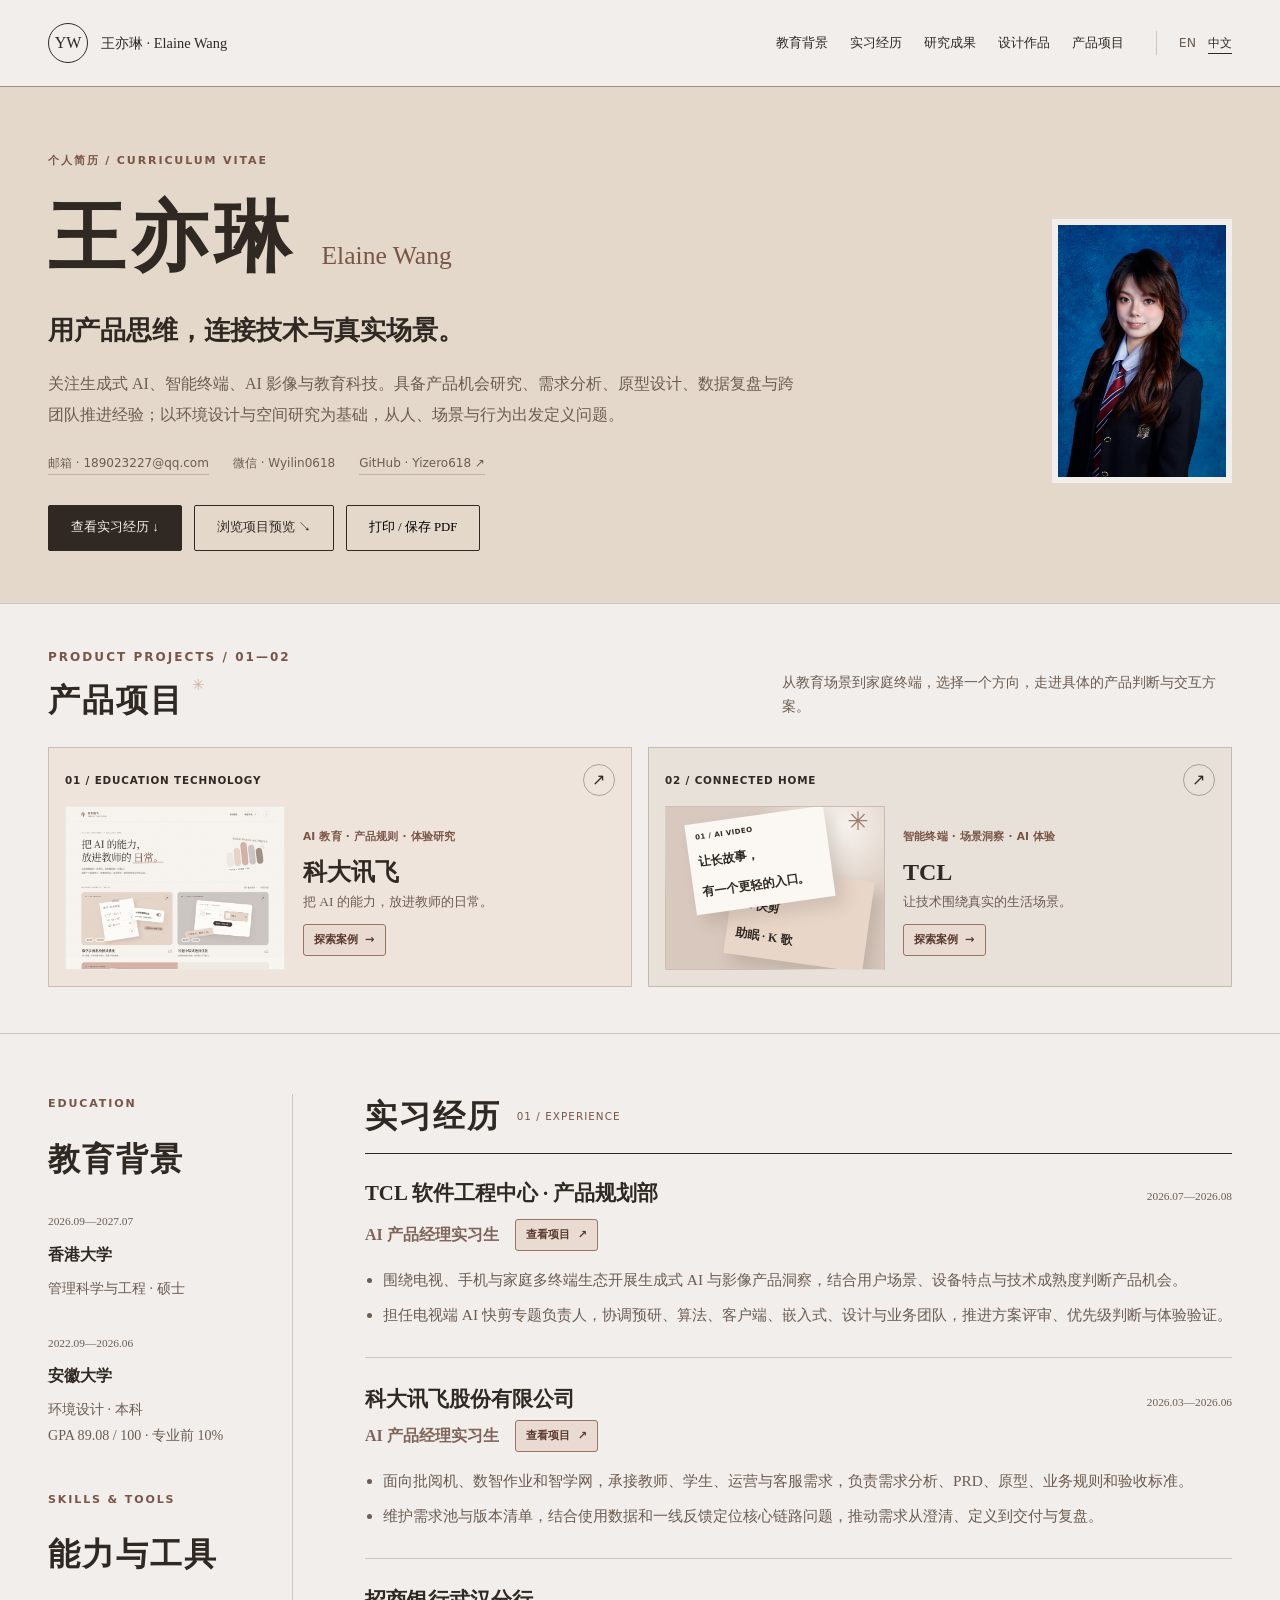
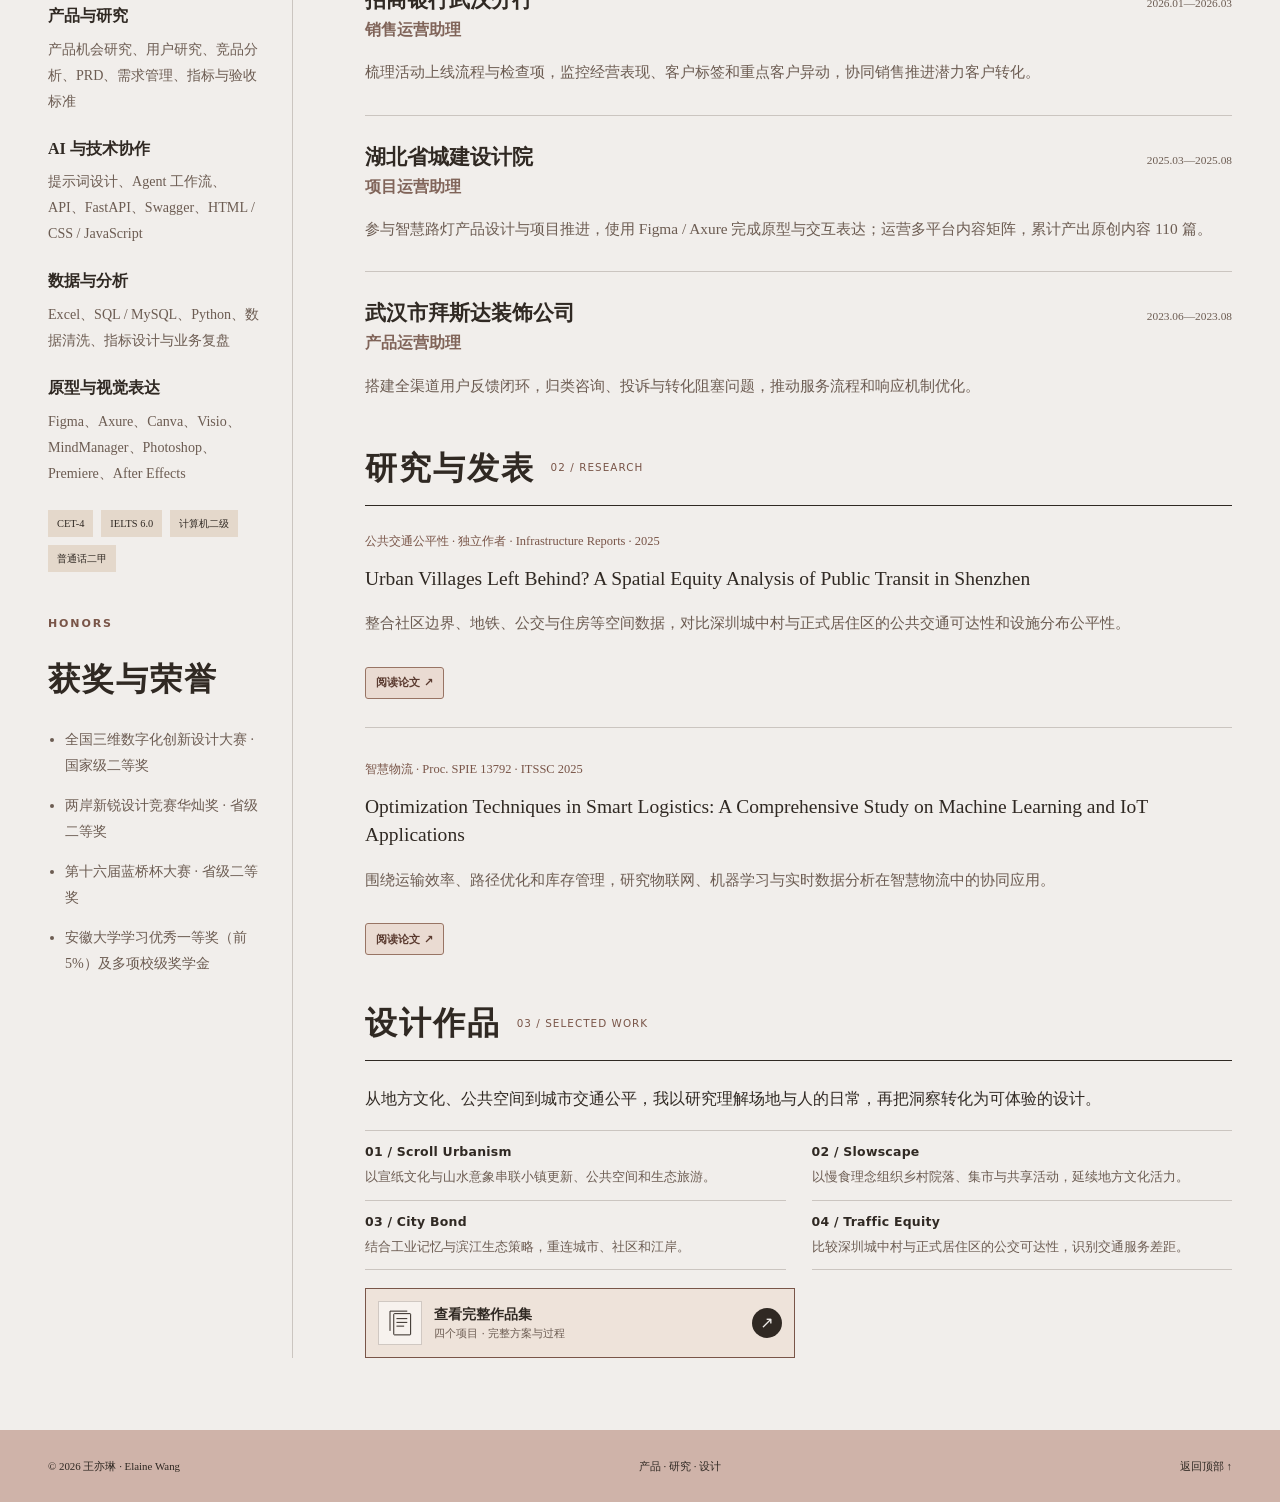
==== commit c2b06b7e: "Match paper and project buttons and refresh stylesheet" ====
--- a/CN/index.html
+++ b/CN/index.html
@@ -16,7 +16,7 @@
   <meta property="og:image" content="https://yizero618.github.io/assets/pages/page-07.jpg">
   <link rel="icon" type="image/svg+xml" href="/assets/favicon.svg">
   <link rel="stylesheet" href="/assets/personal.css">
-  <link rel="stylesheet" href="/assets/product-projects.css">
+  <link rel="stylesheet" href="/assets/product-projects.css?v=20260926-brown">
   <script src="/assets/personal.js" defer></script>
 </head>
 <body>
--- a/assets/product-projects.css
+++ b/assets/product-projects.css
@@ -1,4 +1,5 @@
 /* Chinese portfolio: type hierarchy and the two product branches. */
+:root { --case-link-text: #5b3b30; --case-link-border: #987464; --case-link-bg: #eadbd2; --case-link-hover: #6b483b; }
 html[lang="zh-CN"] { --serif: "Songti SC", "Noto Serif CJK SC", STSong, SimSun, Georgia, serif; }
 html[lang="zh-CN"] body { font-family: var(--serif); font-size: 16px; line-height: 1.85; }
 html[lang="zh-CN"] .eyebrow,
@@ -63,9 +64,9 @@
 .branch-kicker { color: var(--accent); font: 600 .66rem/1.45 var(--sans); letter-spacing: .02em; }
 .branch-copy h3 { margin: 7px 0 4px; font: 650 1.5rem/1.3 var(--serif); }
 .branch-copy p { margin: 0; color: var(--muted); font-size: .84rem; line-height: 1.5; }
-.branch-open { flex: none; min-height: 32px; display: inline-flex; align-items: center; gap: 7px; margin-top: 12px; padding: 4px 10px; border: 1px solid #987464; border-radius: 3px; background: #eadbd2; color: #5b3b30; font: 650 .71rem/1.4 var(--sans); white-space: nowrap; transition: background .2s ease, color .2s ease, border-color .2s ease; }
+.branch-open { flex: none; min-height: 32px; display: inline-flex; align-items: center; gap: 7px; margin-top: 12px; padding: 4px 10px; border: 1px solid var(--case-link-border); border-radius: 3px; background: var(--case-link-bg); color: var(--case-link-text); font: 650 .71rem/1.4 var(--sans); white-space: nowrap; transition: background .2s ease, color .2s ease, border-color .2s ease; }
 .branch-open span { display: inline-block; transition: transform .3s ease; }
-.product-branch:is(:hover,:focus-visible) .branch-open { color: #fff; border-color: #6b483b; background: #6b483b; }
+.product-branch:is(:hover,:focus-visible) .branch-open { color: #fff; border-color: var(--case-link-hover); background: var(--case-link-hover); }
 .product-branch:hover .branch-open span { transform: translateX(4px); }
 .resume-role-row { display: flex; flex-wrap: wrap; align-items: center; gap: 8px 16px; margin: 6px 0 14px; }
 .resume-entry-tcl .resume-role-row { margin-top: 12px; }
@@ -73,11 +74,10 @@
 #experience .entry-head h3 { color: var(--ink); font: 700 1.3rem/1.4 var(--serif); }
 #experience .resume-role { color: #806459; font: 600 1rem/1.5 var(--serif); }
 .experience-project-link,
-.resume-section .project-link { min-height: 38px; display: inline-flex; align-items: center; justify-content: center; gap: 8px; padding: 7px 14px; border: 1px solid; border-radius: 3px; font: 650 .78rem/1.4 var(--sans); white-space: nowrap; transition: background .2s ease, color .2s ease, border-color .2s ease, transform .2s ease; }
-.experience-project-link { min-height: 32px; padding: 4px 10px; color: #5b3b30; border-color: #987464; background: #eadbd2; font-size: .71rem; }
-.resume-section .project-link { margin-top: 14px; color: #634916; border-color: #ae8d47; background: #efe0b2; }
-.experience-project-link:hover { color: #fff; border-color: #6b483b; background: #6b483b; transform: translateY(-2px); }
-.resume-section .project-link:hover { color: #fff; border-color: #80601e; background: #80601e; transform: translateY(-2px); }
+.resume-section .project-link { min-height: 32px; display: inline-flex; align-items: center; justify-content: center; gap: 8px; padding: 4px 10px; border: 1px solid; border-radius: 3px; font: 650 .71rem/1.4 var(--sans); white-space: nowrap; transition: background .2s ease, color .2s ease, border-color .2s ease, transform .2s ease; }
+.resume-section .project-link { margin-top: 14px; }
+.experience-project-link,.resume-section .project-link { color: var(--case-link-text); border-color: var(--case-link-border); background: var(--case-link-bg); }
+.experience-project-link:hover,.resume-section .project-link:hover { color: #fff; border-color: var(--case-link-hover); background: var(--case-link-hover); transform: translateY(-2px); }
 .experience-project-link:focus-visible,
 .resume-section .project-link:focus-visible { outline: 2px solid var(--ink); outline-offset: 3px; }
 @media (max-width: 1100px) { .product-projects-head > p { max-width: 380px; } .branch-copy { padding-left: 16px; } }
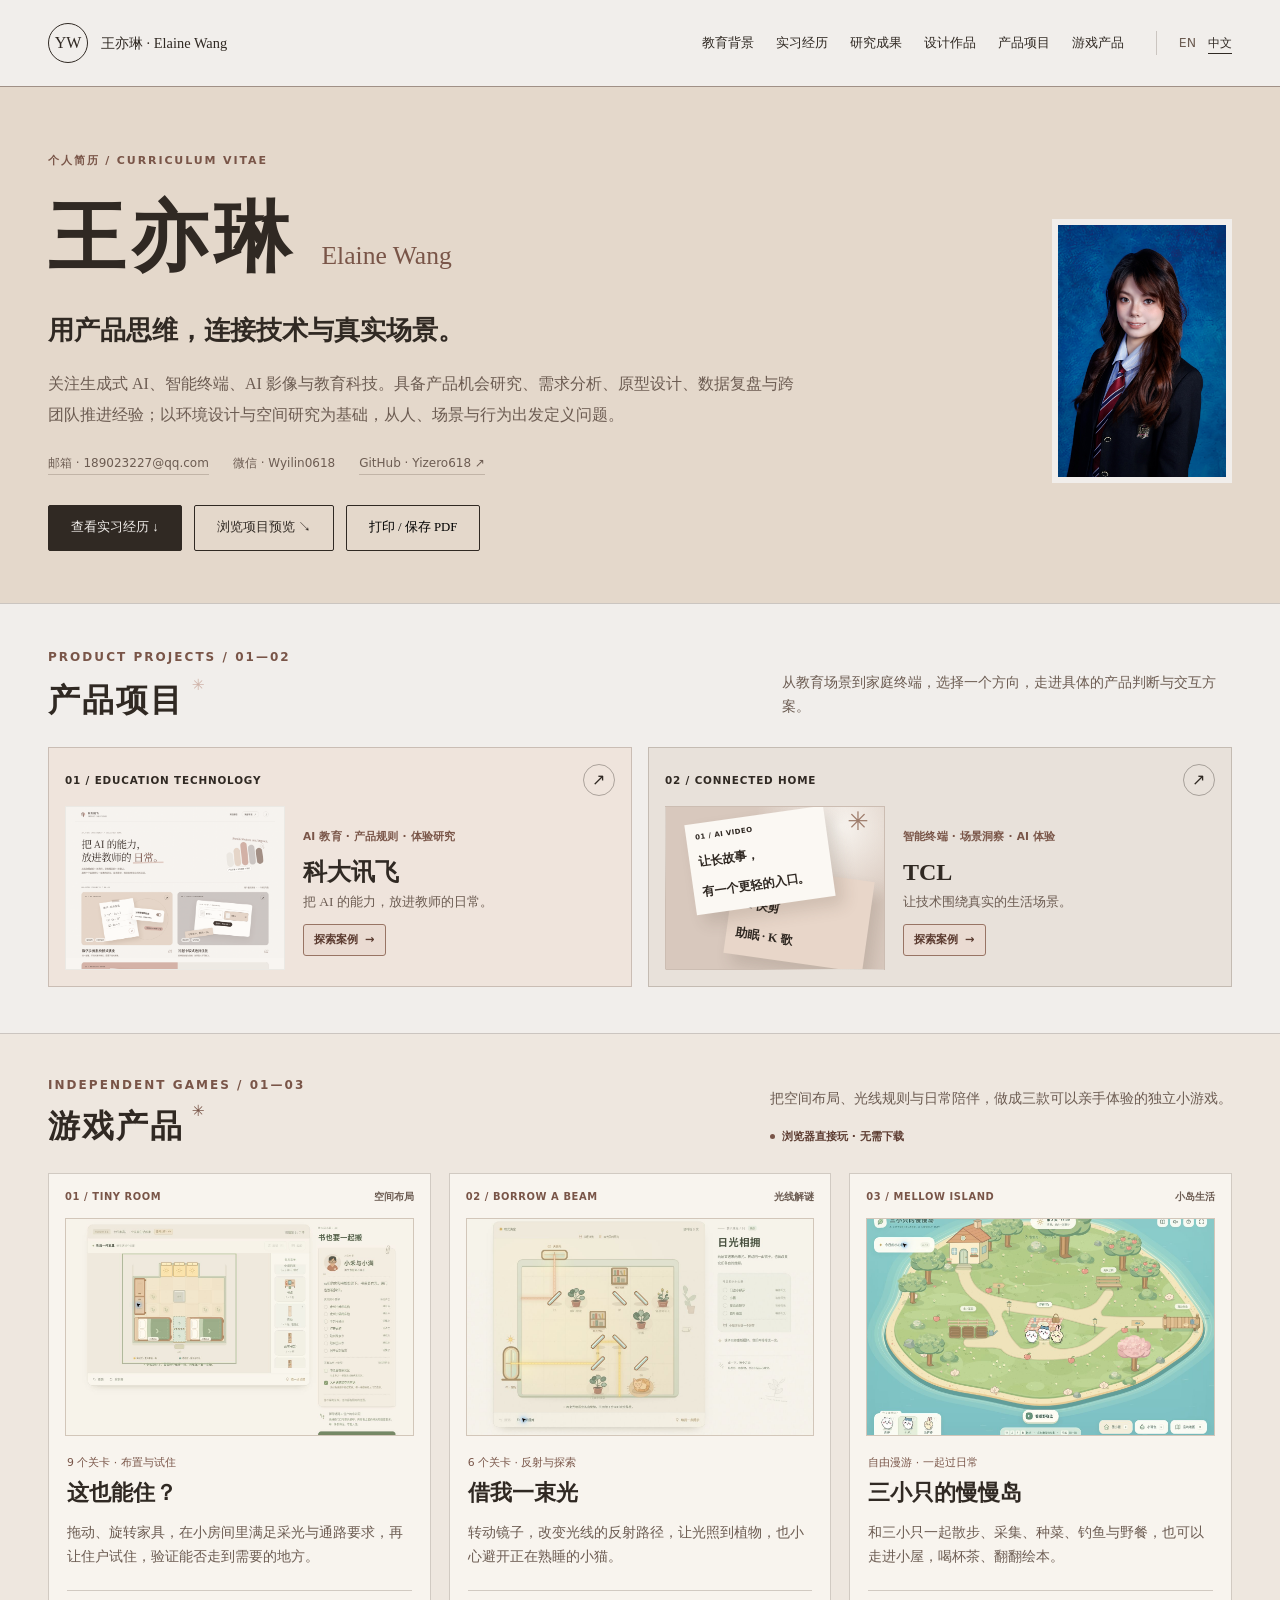
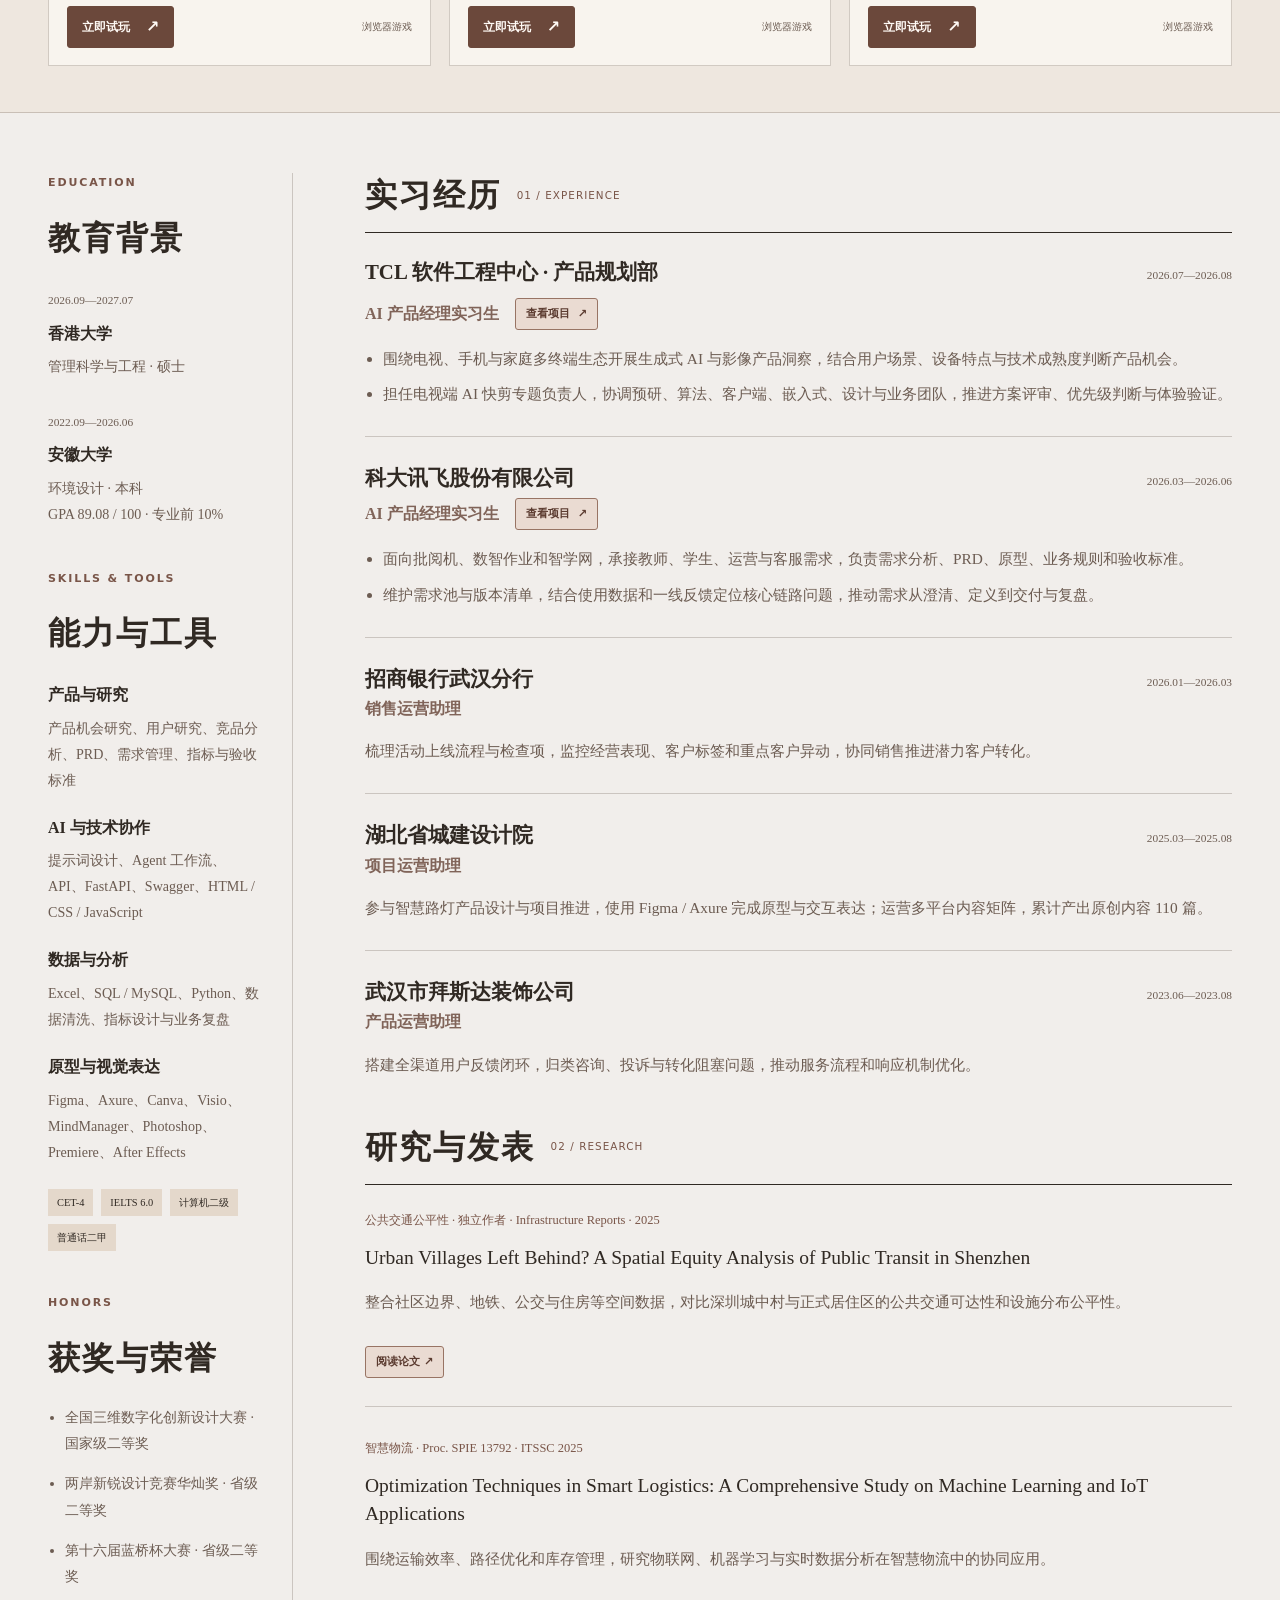
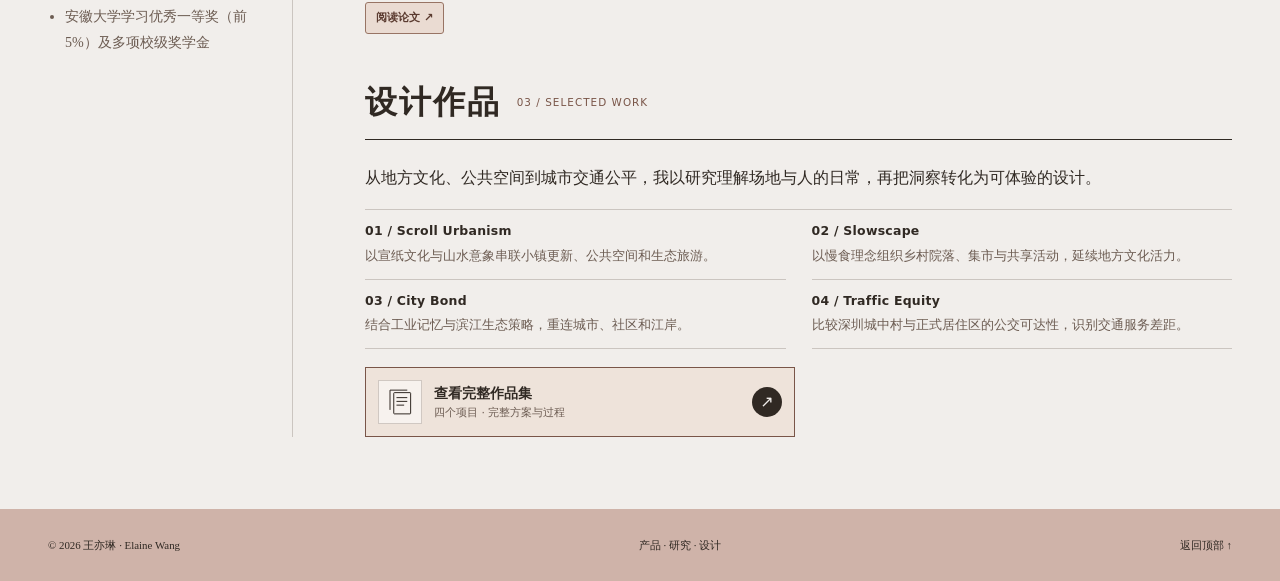
==== commit 571bc956: "在产品项目下新增三款游戏产品入口 Updated the stylesheet version and added a new section for game products with detai" ====
--- a/CN/index.html
+++ b/CN/index.html
@@ -16,7 +16,7 @@
   <meta property="og:image" content="https://yizero618.github.io/assets/pages/page-07.jpg">
   <link rel="icon" type="image/svg+xml" href="/assets/favicon.svg">
   <link rel="stylesheet" href="/assets/personal.css">
-  <link rel="stylesheet" href="/assets/product-projects.css?v=20260926-brown">
+  <link rel="stylesheet" href="/assets/product-projects.css?v=20261025-games">
   <script src="/assets/personal.js" defer></script>
 </head>
 <body>
@@ -27,7 +27,7 @@
       <nav class="main-nav" aria-label="主导航"><a href="#education">教育背景</a>
 <a href="#experience">实习经历</a>
 <a href="#research">研究成果</a>
-<a href="#projects">设计作品</a><a href="#product-projects">产品项目</a></nav>
+<a href="#projects">设计作品</a><a href="#product-projects">产品项目</a><a href="#game-products">游戏产品</a></nav>
       <nav class="language-switch" aria-label="切换语言">
         <a href="/English/" lang="en" hreflang="en">EN</a>
         <a href="/CN/" lang="zh-CN" hreflang="zh-CN" aria-current="page">中文</a>
@@ -35,7 +35,7 @@
       <details class="mobile-menu"><summary>目录</summary><nav aria-label="移动端导航"><a href="#education">教育背景</a>
 <a href="#experience">实习经历</a>
 <a href="#research">研究成果</a>
-<a href="#projects">设计作品</a><a href="#product-projects">产品项目</a></nav></details>
+<a href="#projects">设计作品</a><a href="#product-projects">产品项目</a><a href="#game-products">游戏产品</a></nav></details>
     </div>
   </header>
 <main id="main">
@@ -69,6 +69,38 @@
           <div class="branch-visual branch-tcl-visual" aria-hidden="true"><div class="tcl-note tcl-note-one"><small>01 / AI VIDEO</small><strong>让长故事，<br>有一个更轻的入口。</strong></div><div class="tcl-note tcl-note-two"><small>02 / LIVING SCENE</small><strong>AI 快剪<br>助眠 · K 歌</strong></div><span class="tcl-spark">✳</span></div>
           <div class="branch-copy"><div><span class="branch-kicker">智能终端 · 场景洞察 · AI 体验</span><h3>TCL</h3><p>让技术围绕真实的生活场景。</p></div><span class="branch-open">探索案例 <span aria-hidden="true">→</span></span></div>
         </a>
+      </div>
+    </div>
+  </section>
+
+  <section class="game-products" id="game-products" aria-labelledby="game-products-title">
+    <div class="shell">
+      <div class="game-products-head">
+        <div><p class="eyebrow">INDEPENDENT GAMES / 01—03</p><h2 id="game-products-title">游戏产品<span class="game-products-star" aria-hidden="true">✳</span></h2></div>
+        <div class="game-products-intro"><p>把空间布局、光线规则与日常陪伴，做成三款可以亲手体验的独立小游戏。</p><span class="game-availability">浏览器直接玩 · 无需下载</span></div>
+      </div>
+      <div class="game-grid">
+        <article class="game-card">
+          <a class="game-card-link" href="/games/tiny-room.html" aria-labelledby="game-room-title game-room-play" aria-describedby="game-room-description">
+            <div class="game-card-top"><span>01 / TINY ROOM</span><span class="game-genre">空间布局</span></div>
+            <div class="game-visual"><img src="/games/tiny-room-cover.jpg" alt="这也能住？的房间布置与家具摆放界面" width="960" height="600" loading="lazy" decoding="async"></div>
+            <div class="game-copy"><p class="game-kicker">9 个关卡 · 布置与试住</p><h3 id="game-room-title">这也能住？</h3><p class="game-summary" id="game-room-description">拖动、旋转家具，在小房间里满足采光与通路要求，再让住户试住，验证能否走到需要的地方。</p><div class="game-card-bottom"><span class="game-play" id="game-room-play">立即试玩 <span aria-hidden="true">↗</span></span><span class="game-platform">浏览器游戏</span></div></div>
+          </a>
+        </article>
+        <article class="game-card">
+          <a class="game-card-link" href="/games/borrow-a-beam.html" aria-labelledby="game-light-title game-light-play" aria-describedby="game-light-description">
+            <div class="game-card-top"><span>02 / BORROW A BEAM</span><span class="game-genre">光线解谜</span></div>
+            <div class="game-visual"><img src="/games/borrow-a-beam-cover.jpg" alt="借我一束光的镜面反射与植物解谜界面" width="960" height="600" loading="lazy" decoding="async"></div>
+            <div class="game-copy"><p class="game-kicker">6 个关卡 · 反射与探索</p><h3 id="game-light-title">借我一束光</h3><p class="game-summary" id="game-light-description">转动镜子，改变光线的反射路径，让光照到植物，也小心避开正在熟睡的小猫。</p><div class="game-card-bottom"><span class="game-play" id="game-light-play">立即试玩 <span aria-hidden="true">↗</span></span><span class="game-platform">浏览器游戏</span></div></div>
+          </a>
+        </article>
+        <article class="game-card">
+          <a class="game-card-link" href="/games/mellow-island.html" aria-labelledby="game-island-title game-island-play" aria-describedby="game-island-description">
+            <div class="game-card-top"><span>03 / MELLOW ISLAND</span><span class="game-genre">小岛生活</span></div>
+            <div class="game-visual"><img src="/games/mellow-island-cover.jpg" alt="三小只的慢慢岛中角色一起探索小岛的游戏画面" width="960" height="600" loading="lazy" decoding="async"></div>
+            <div class="game-copy"><p class="game-kicker">自由漫游 · 一起过日常</p><h3 id="game-island-title">三小只的慢慢岛</h3><p class="game-summary" id="game-island-description">和三小只一起散步、采集、种菜、钓鱼与野餐，也可以走进小屋，喝杯茶、翻翻绘本。</p><div class="game-card-bottom"><span class="game-play" id="game-island-play">立即试玩 <span aria-hidden="true">↗</span></span><span class="game-platform">浏览器游戏</span></div></div>
+          </a>
+        </article>
       </div>
     </div>
   </section>
--- a/assets/product-projects.css
+++ b/assets/product-projects.css
@@ -1,4 +1,4 @@
-/* Chinese portfolio: type hierarchy and the two product branches. */
+/* Bilingual portfolio: type hierarchy, product branches and playable games. */
 :root { --case-link-text: #5b3b30; --case-link-border: #987464; --case-link-bg: #eadbd2; --case-link-hover: #6b483b; }
 html[lang="zh-CN"] { --serif: "Songti SC", "Noto Serif CJK SC", STSong, SimSun, Georgia, serif; }
 html[lang="zh-CN"] body { font-family: var(--serif); font-size: 16px; line-height: 1.85; }
@@ -80,6 +80,46 @@
 .experience-project-link:hover,.resume-section .project-link:hover { color: #fff; border-color: var(--case-link-hover); background: var(--case-link-hover); transform: translateY(-2px); }
 .experience-project-link:focus-visible,
 .resume-section .project-link:focus-visible { outline: 2px solid var(--ink); outline-offset: 3px; }
+
+/* Independent games keep the same paper, serif and brown-link vocabulary. */
+.game-products { padding: 42px 0 46px; background: #eee7df; border-bottom: 1px solid var(--line); scroll-margin-top: 86px; }
+.game-products .shell { display: grid; gap: 24px; }
+.game-products-head { display: flex; align-items: end; justify-content: space-between; gap: 32px; }
+.game-products-head .eyebrow { margin-bottom: 10px; font: 600 .75rem/1.5 var(--sans); letter-spacing: .17em; }
+.game-products-head h2 { margin: 0; font: 650 clamp(1.62rem, 2.5vw, 2rem)/1.4 var(--serif); letter-spacing: .06em; }
+.game-products-star { display: inline-block; margin-left: 8px; color: var(--accent); font: 400 .48em/1 var(--sans); vertical-align: top; }
+.game-products-intro { max-width: 480px; }
+.game-products-intro > p { margin: 0 0 8px; color: var(--muted); font-size: .88rem; line-height: 1.7; }
+.game-availability { display: inline-flex; align-items: center; gap: 7px; color: var(--case-link-text); font: 600 .69rem/1.5 var(--sans); }
+.game-availability::before { content: ""; width: 5px; height: 5px; flex: none; border-radius: 50%; background: var(--accent); }
+.game-grid { display: grid; grid-template-columns: repeat(3, minmax(0, 1fr)); gap: 18px; }
+.game-card { min-width: 0; background: #f8f4ee; border: 1px solid var(--line); transition: transform .25s ease, border-color .25s ease, box-shadow .25s ease; }
+.game-card:is(:hover, :focus-within) { transform: translateY(-4px); border-color: var(--accent); box-shadow: 0 18px 32px -24px rgba(48, 41, 35, .45); }
+.game-card-link { display: flex; flex-direction: column; height: 100%; padding: 16px; }
+.game-card-link:focus-visible { outline: 2px solid var(--accent); outline-offset: 4px; }
+.game-card-top { display: flex; align-items: center; justify-content: space-between; gap: 12px; margin-bottom: 13px; color: var(--accent); font: 600 .62rem/1.5 var(--sans); letter-spacing: .06em; }
+.game-genre { color: var(--muted); letter-spacing: 0; text-align: right; }
+.game-visual { aspect-ratio: 16 / 10; overflow: hidden; border: 1px solid rgba(48, 41, 35, .1); background: var(--chai); }
+.game-visual img { width: 100%; height: 100%; object-fit: cover; object-position: center; transition: transform .5s ease; }
+.game-visual img[src$="tiny-room-cover.jpg"] { object-position: center 24%; }
+.game-visual img[src$="borrow-a-beam-cover.jpg"] { object-position: center 35%; }
+.game-card:is(:hover, :focus-within) .game-visual img { transform: scale(1.035); }
+.game-copy { display: flex; flex: 1; flex-direction: column; min-width: 0; padding: 19px 2px 1px; }
+.game-kicker { margin: 0 0 7px; color: var(--accent); font: 500 .68rem/1.5 var(--sans); }
+.game-copy h3 { margin: 0; color: var(--ink); font: 650 clamp(1.25rem, 1.7vw, 1.5rem)/1.4 var(--serif); }
+.game-summary { margin: 12px 0 20px; color: var(--muted); font-size: .86rem; line-height: 1.8; }
+.game-card-bottom { display: flex; align-items: center; justify-content: space-between; gap: 12px; margin-top: auto; padding-top: 15px; border-top: 1px solid var(--line); }
+.game-play { display: inline-flex; align-items: center; justify-content: center; gap: 16px; min-height: 42px; padding: 9px 14px; background: var(--case-link-hover); border: 1px solid var(--case-link-hover); border-radius: 3px; color: #fffaf5; font: 600 .76rem/1.5 var(--sans); white-space: nowrap; transition: background .2s ease, border-color .2s ease; }
+.game-play > span { font-size: 1rem; line-height: 1; transition: transform .25s ease; }
+.game-card:is(:hover, :focus-within) .game-play { background: var(--ink); border-color: var(--ink); }
+.game-card:is(:hover, :focus-within) .game-play > span { transform: translate(2px, -2px); }
+.game-platform { color: var(--muted); font: .65rem/1.5 var(--sans); text-align: right; }
+@media (max-width: 1050px) { .game-grid { gap: 14px; } .game-card-link { padding: 14px; } .game-products-intro { max-width: 400px; } .game-card-top { font-size: .58rem; gap: 8px; } }
+@media (max-width: 800px) { .game-grid { grid-template-columns: 1fr; } .game-card-link { display: grid; grid-template-columns: minmax(0, .9fr) minmax(0, 1.1fr); gap: 0 22px; padding: 18px; } .game-card-top { grid-column: 1 / -1; font-size: .65rem; } .game-visual { align-self: center; } .game-copy { padding: 0; } .game-copy h3 { font-size: 1.45rem; } .game-summary { margin: 9px 0 16px; } .game-products-head { align-items: start; flex-direction: column; gap: 12px; } .game-products-intro { max-width: 580px; } }
+@media (max-width: 540px) { .game-products { padding: 32px 0 36px; } .game-products .shell { gap: 20px; } .game-grid { gap: 18px; } .game-card-link { display: flex; padding: 15px; } .game-copy { padding: 18px 2px 1px; } .game-card-bottom { padding-top: 14px; } .game-summary { margin: 10px 0 18px; } }
+@media (prefers-reduced-motion: reduce) { .game-card, .game-visual img, .game-play, .game-play > span { transition: none; } .game-card:is(:hover, :focus-within), .game-card:is(:hover, :focus-within) .game-visual img, .game-card:is(:hover, :focus-within) .game-play > span { transform: none; } }
+@media print { .game-products { display: none !important; } }
+
 @media (max-width: 1100px) { .product-projects-head > p { max-width: 380px; } .branch-copy { padding-left: 16px; } }
 @media (max-width: 900px) { .product-branches { grid-template-columns: 1fr; } .product-projects-head > p { max-width: 340px; } }
 @media (max-width: 600px) { .product-projects { padding: 32px 0 36px; } .product-projects .shell { gap: 18px; } .product-projects-head { align-items: start; flex-direction: column; gap: 10px; } .product-projects-head > p { max-width: none; } .product-branch { padding: 14px; } .branch-visual { height: 142px; } .branch-copy { padding-left: 14px; } .branch-copy h3 { font-size: 1.4rem; } .branch-copy p { display: none; } }
